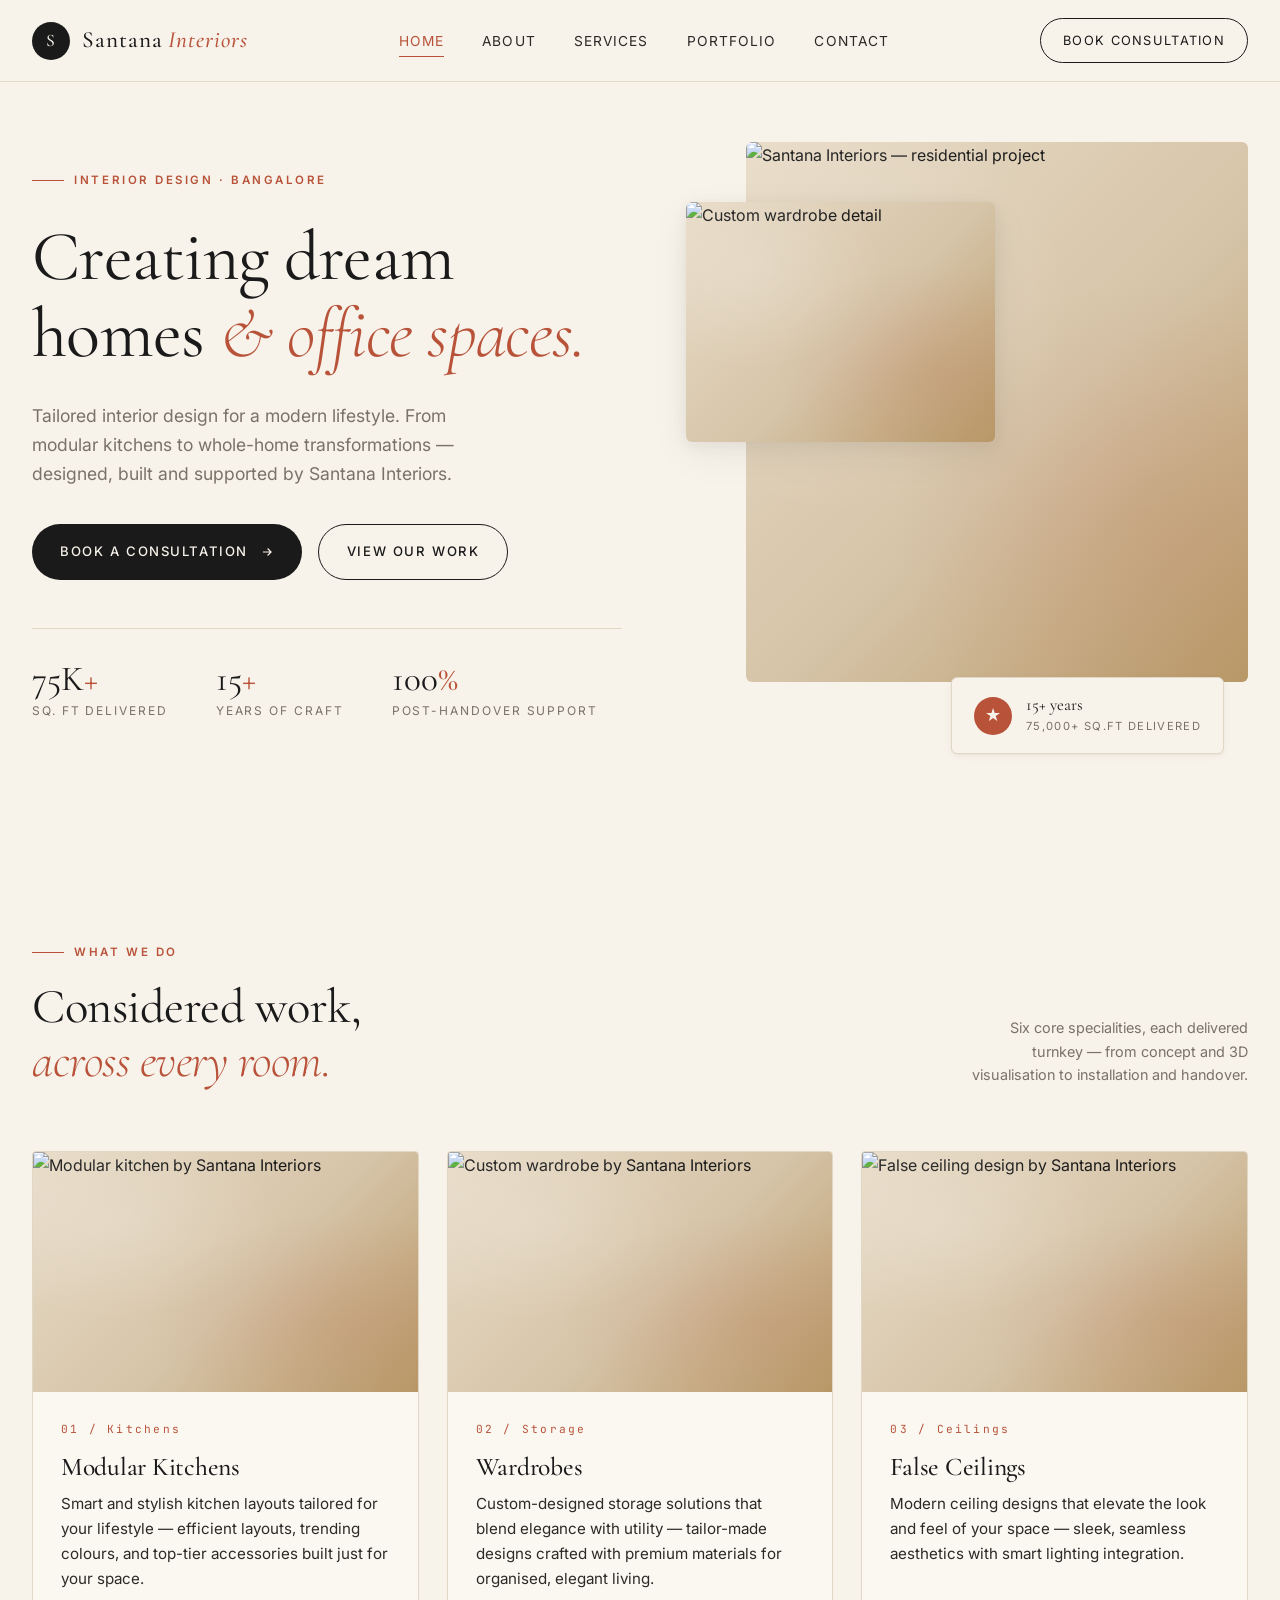
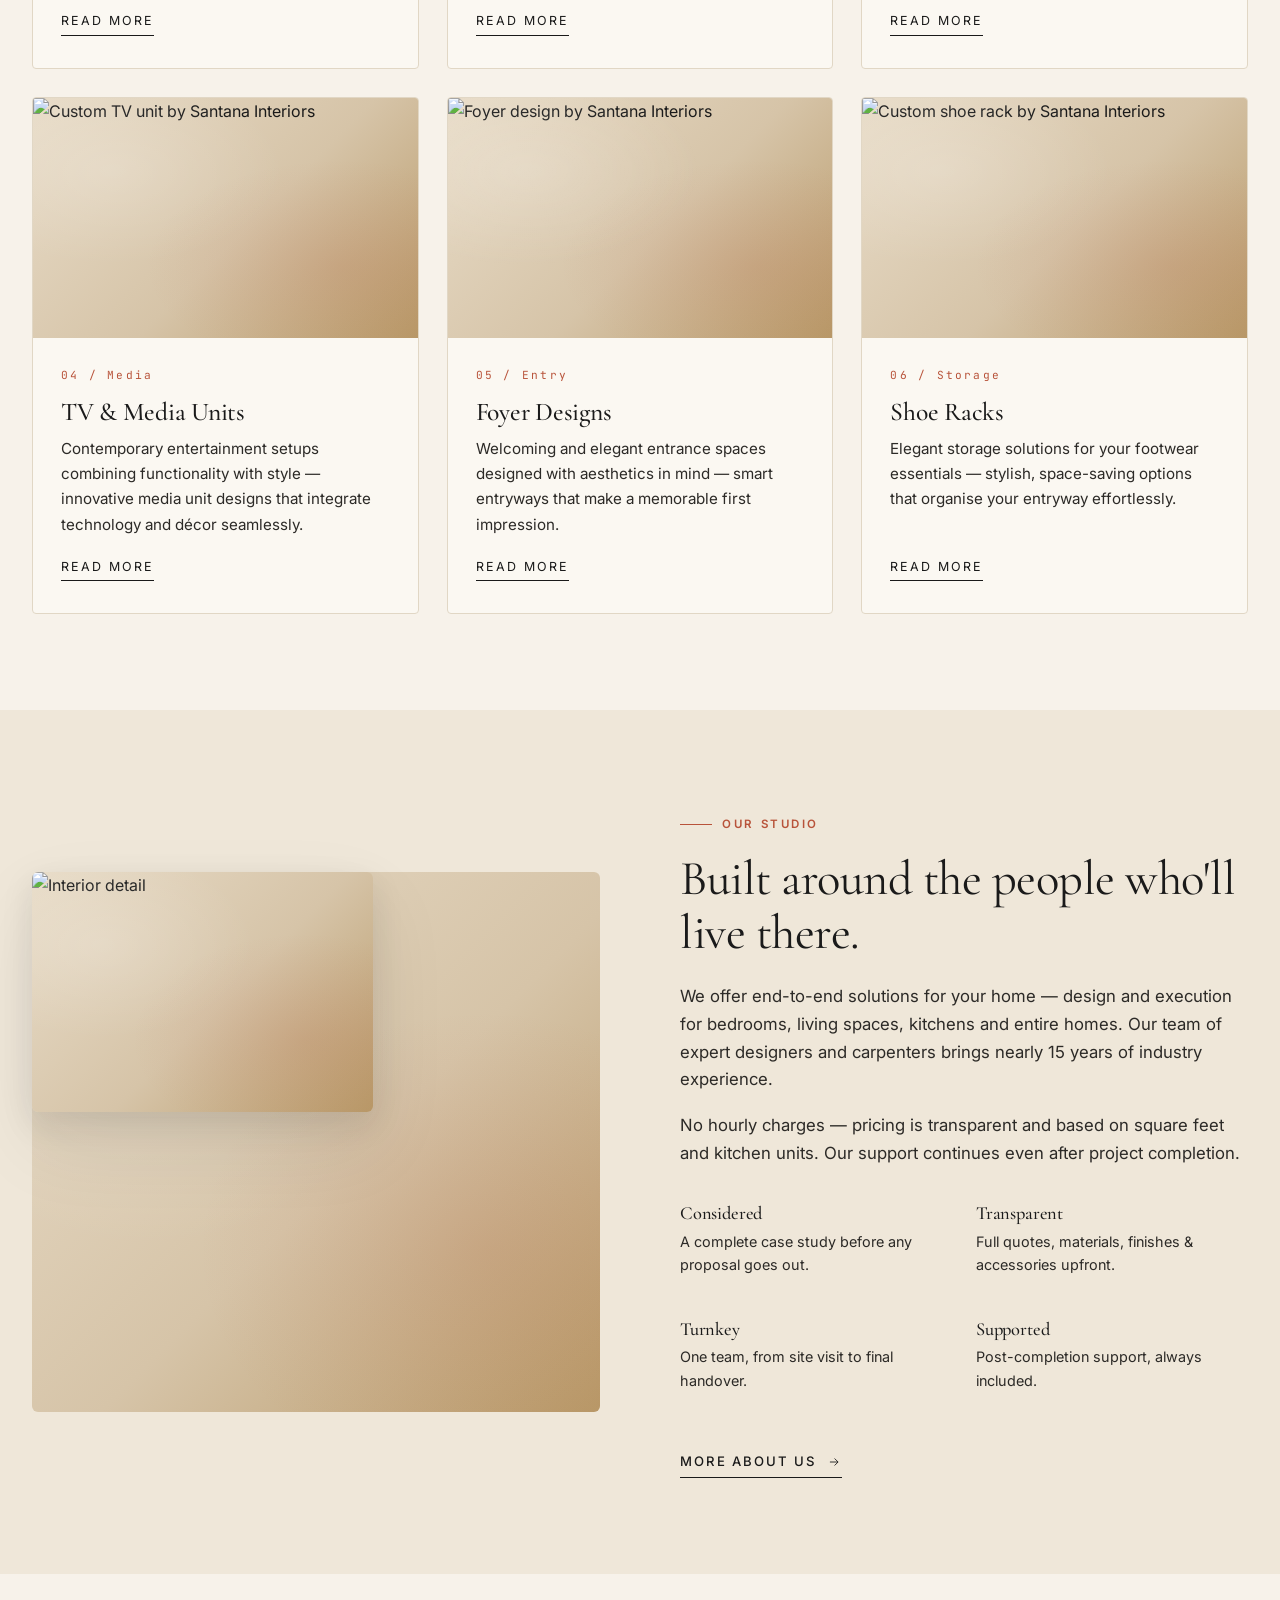
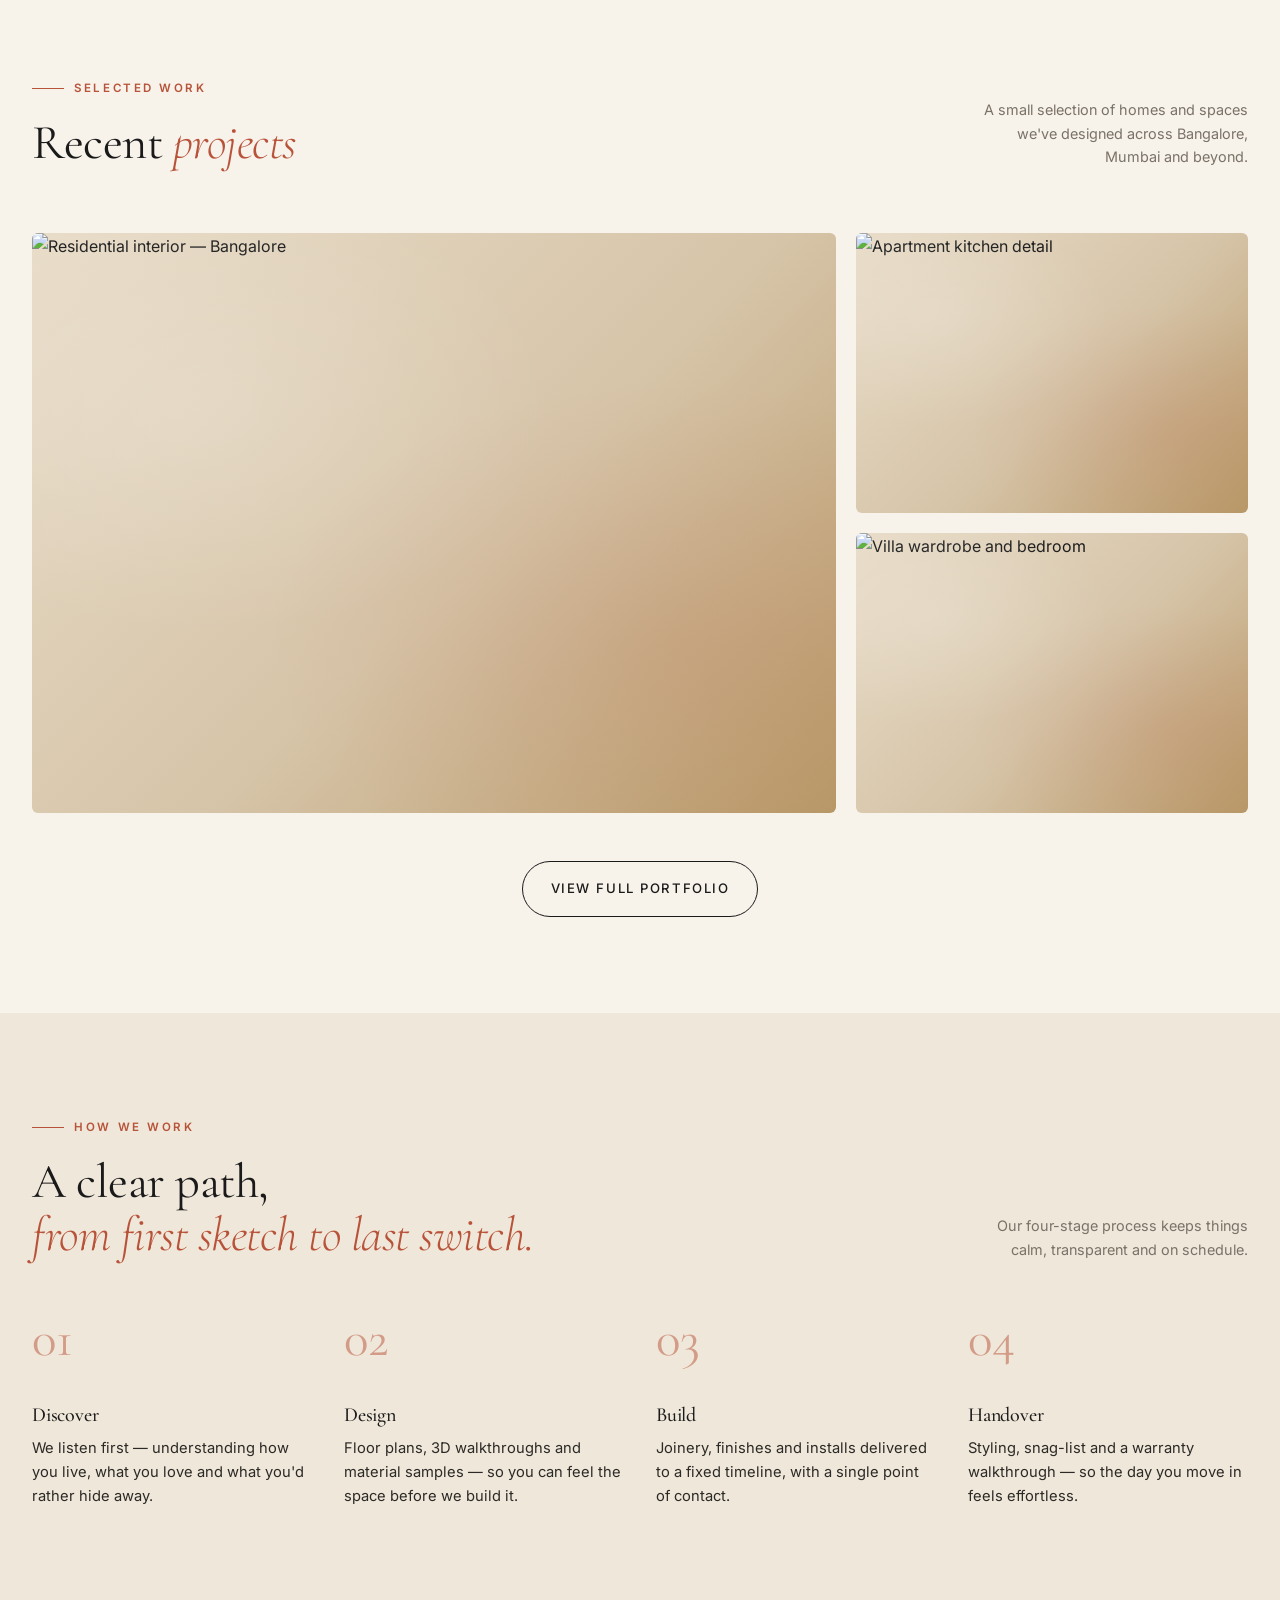
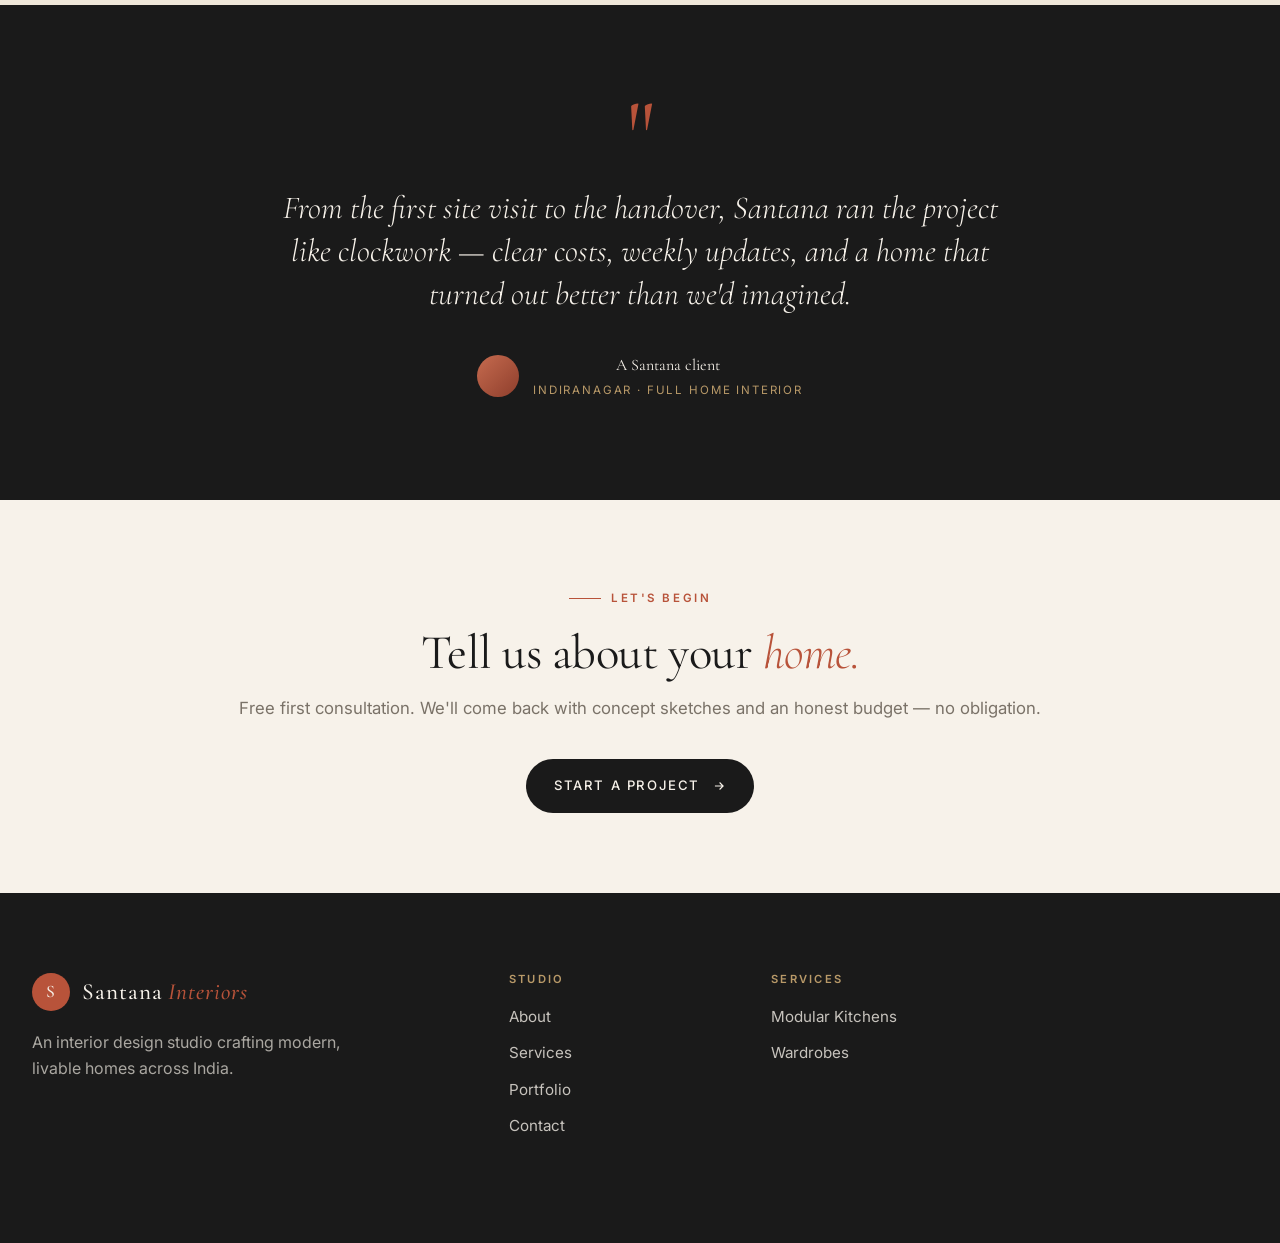
==== index.html @ 99e0bc10 "Initial commit: Santana Interiors website" ====
<!DOCTYPE html>
<html lang="en">
<head>
  <meta charset="UTF-8" />
  <meta name="viewport" content="width=device-width, initial-scale=1.0" />
  <title>Santana Interiors — Crafting modern Indian homes</title>
  <meta name="description" content="Santana Interiors designs and builds modular kitchens, wardrobes, ceilings and full home interiors with a warm, modern Indian sensibility." />
  <link rel="preconnect" href="https://fonts.googleapis.com" />
  <link rel="preconnect" href="https://fonts.gstatic.com" crossorigin />
  <link href="https://fonts.googleapis.com/css2?family=Cormorant+Garamond:ital,wght@0,300;0,400;0,500;1,300;1,400&family=Inter:wght@300;400;500;600&family=JetBrains+Mono:wght@400&display=swap" rel="stylesheet" />
  <link rel="stylesheet" href="styles.css" />
</head>
<body>

  <!-- ===== NAV ===== -->
  <nav class="site-nav">
    <div class="nav-inner">
      <a href="index.html" class="brand">
        <span class="brand-mark">S</span>
        <span class="brand-name">Santana<span> Interiors</span></span>
      </a>
      <ul class="nav-links">
        <li><a href="index.html" class="active">Home</a></li>
        <li><a href="about.html">About</a></li>
        <li><a href="services.html">Services</a></li>
        <li><a href="portfolio.html">Portfolio</a></li>
        <li><a href="contact.html">Contact</a></li>
      </ul>
      <a href="contact.html" class="nav-cta">Book Consultation</a>
      <button class="nav-toggle" aria-label="Menu"><span></span></button>
    </div>
    <div class="nav-mobile">
      <a href="index.html">Home</a>
      <a href="about.html">About</a>
      <a href="services.html">Services</a>
      <a href="portfolio.html">Portfolio</a>
      <a href="contact.html">Contact</a>
    </div>
  </nav>

  <!-- ===== HERO ===== -->
  <section class="hero">
    <div class="container">
      <div class="hero-grid">
        <div class="hero-text">
          <span class="eyebrow">Interior Design  ·  Bangalore</span>
          <h1>Creating dream homes <span class="it">&amp; office spaces.</span></h1>
          <p>Tailored interior design for a modern lifestyle. From modular kitchens to whole-home transformations — designed, built and supported by Santana Interiors.</p>
          <div class="hero-ctas">
            <a href="contact.html" class="btn btn-primary">Book a consultation
              <svg width="14" height="14" viewBox="0 0 24 24" fill="none" stroke="currentColor" stroke-width="2"><path d="M5 12h14M13 6l6 6-6 6"/></svg>
            </a>
            <a href="portfolio.html" class="btn btn-ghost">View our work</a>
          </div>
          <div class="hero-stats">
            <div class="hero-stat"><span class="n">75K<em style="color:var(--terracotta);font-style:normal;">+</em></span><span class="l">Sq. ft delivered</span></div>
            <div class="hero-stat"><span class="n">15<em style="color:var(--terracotta);font-style:normal;">+</em></span><span class="l">Years of craft</span></div>
            <div class="hero-stat"><span class="n">100<em style="color:var(--terracotta);font-style:normal;">%</em></span><span class="l">Post-handover support</span></div>
          </div>
        </div>
        <div class="hero-visual">
          <div class="ph ph-main"><img class="img-cover" src="https://images.unsplash.com/photo-1600210492486-721b6b6a3a0e?auto=format&fit=crop&w=1400&q=80" alt="Santana Interiors — residential project" loading="eager" /></div>
          <div class="ph ph-accent"><img class="img-cover" src="https://images.unsplash.com/photo-1616594039964-ae9021a400a0?auto=format&fit=crop&w=1400&q=80" alt="Custom wardrobe detail" loading="eager" /></div>
          <div class="badge">
            <span class="dot">★</span>
            <span class="txt">
              <span class="t">15+ years</span>
              <span class="s">75,000+ sq.ft delivered</span>
            </span>
          </div>
        </div>
      </div>
    </div>
  </section>

  <!-- ===== SERVICES TEASER ===== -->
  <section>
    <div class="container">
      <div class="section-head">
        <div class="title">
          <span class="eyebrow">What we do</span>
          <h2>Considered work,<br/><span class="italic-accent">across every room.</span></h2>
        </div>
        <p class="meta">Six core specialities, each delivered turnkey — from concept and 3D visualisation to installation and handover.</p>
      </div>

      <div class="services-grid">
        <article class="service-card">
          <div class="ph"><img class="img-cover" src="https://images.unsplash.com/photo-1556909114-f6e7ad7d3136?auto=format&fit=crop&w=1400&q=80" alt="Modular kitchen by Santana Interiors" loading="lazy" /></div>
          <div class="body">
            <span class="num">01 / Kitchens</span>
            <h3>Modular Kitchens</h3>
            <p>Smart and stylish kitchen layouts tailored for your lifestyle — efficient layouts, trending colours, and top-tier accessories built just for your space.</p>
            <a href="services.html#kitchens" class="more">Read more</a>
          </div>
        </article>

        <article class="service-card">
          <div class="ph"><img class="img-cover" src="https://images.unsplash.com/photo-1616594039964-ae9021a400a0?auto=format&fit=crop&w=1400&q=80" alt="Custom wardrobe by Santana Interiors" loading="lazy" /></div>
          <div class="body">
            <span class="num">02 / Storage</span>
            <h3>Wardrobes</h3>
            <p>Custom-designed storage solutions that blend elegance with utility — tailor-made designs crafted with premium materials for organised, elegant living.</p>
            <a href="services.html#wardrobes" class="more">Read more</a>
          </div>
        </article>

        <article class="service-card">
          <div class="ph"><img class="img-cover" src="https://images.unsplash.com/photo-1604147706283-d7119b5b822c?auto=format&fit=crop&w=1400&q=80" alt="False ceiling design by Santana Interiors" loading="lazy" /></div>
          <div class="body">
            <span class="num">03 / Ceilings</span>
            <h3>False Ceilings</h3>
            <p>Modern ceiling designs that elevate the look and feel of your space — sleek, seamless aesthetics with smart lighting integration.</p>
            <a href="services.html#ceilings" class="more">Read more</a>
          </div>
        </article>

        <article class="service-card">
          <div class="ph"><img class="img-cover" src="https://images.unsplash.com/photo-1567016432779-094069958ea5?auto=format&fit=crop&w=1400&q=80" alt="Custom TV unit by Santana Interiors" loading="lazy" /></div>
          <div class="body">
            <span class="num">04 / Media</span>
            <h3>TV &amp; Media Units</h3>
            <p>Contemporary entertainment setups combining functionality with style — innovative media unit designs that integrate technology and décor seamlessly.</p>
            <a href="services.html#tv-units" class="more">Read more</a>
          </div>
        </article>

        <article class="service-card">
          <div class="ph"><img class="img-cover" src="https://images.unsplash.com/photo-1616486338812-3dadae4b4ace?auto=format&fit=crop&w=1400&q=80" alt="Foyer design by Santana Interiors" loading="lazy" /></div>
          <div class="body">
            <span class="num">05 / Entry</span>
            <h3>Foyer Designs</h3>
            <p>Welcoming and elegant entrance spaces designed with aesthetics in mind — smart entryways that make a memorable first impression.</p>
            <a href="services.html#foyer" class="more">Read more</a>
          </div>
        </article>

        <article class="service-card">
          <div class="ph"><img class="img-cover" src="https://images.unsplash.com/photo-1558997519-83ea9252edf8?auto=format&fit=crop&w=1400&q=80" alt="Custom shoe rack by Santana Interiors" loading="lazy" /></div>
          <div class="body">
            <span class="num">06 / Storage</span>
            <h3>Shoe Racks</h3>
            <p>Elegant storage solutions for your footwear essentials — stylish, space-saving options that organise your entryway effortlessly.</p>
            <a href="services.html#shoe-racks" class="more">Read more</a>
          </div>
        </article>
      </div>
    </div>
  </section>

  <!-- ===== ABOUT TEASER (editorial split) ===== -->
  <section style="background:var(--cream-deep);">
    <div class="container">
      <div class="editorial">
        <div class="image">
          <div class="ph"><img class="img-cover" src="https://images.unsplash.com/photo-1586023492125-27b2c045efd7?auto=format&fit=crop&w=1400&q=80" alt="Santana Interiors studio work" loading="lazy" /></div>
          <div class="ph ph-small"><img class="img-cover" src="https://images.unsplash.com/photo-1614524628169-a3f97c45a48e?auto=format&fit=crop&w=1400&q=80" alt="Interior detail" loading="lazy" /></div>
        </div>
        <div class="text">
          <span class="eyebrow">Our studio</span>
          <h2>Built around the people who'll live there.</h2>
          <p>We offer end-to-end solutions for your home — design and execution for bedrooms, living spaces, kitchens and entire homes. Our team of expert designers and carpenters brings nearly 15 years of industry experience.</p>
          <p>No hourly charges — pricing is transparent and based on square feet and kitchen units. Our support continues even after project completion.</p>

          <div class="values">
            <div class="value">
              <h4>Considered</h4>
              <p>A complete case study before any proposal goes out.</p>
            </div>
            <div class="value">
              <h4>Transparent</h4>
              <p>Full quotes, materials, finishes &amp; accessories upfront.</p>
            </div>
            <div class="value">
              <h4>Turnkey</h4>
              <p>One team, from site visit to final handover.</p>
            </div>
            <div class="value">
              <h4>Supported</h4>
              <p>Post-completion support, always included.</p>
            </div>
          </div>

          <a href="about.html" class="btn-arrow">More about us
            <svg width="16" height="14" viewBox="0 0 24 24" fill="none" stroke="currentColor" stroke-width="1.5"><path d="M5 12h14M13 6l6 6-6 6"/></svg>
          </a>
        </div>
      </div>
    </div>
  </section>

  <!-- ===== PORTFOLIO TEASER ===== -->
  <section>
    <div class="container">
      <div class="section-head">
        <div class="title">
          <span class="eyebrow">Selected work</span>
          <h2>Recent <span class="italic-accent">projects</span></h2>
        </div>
        <p class="meta">A small selection of homes and spaces we've designed across Bangalore, Mumbai and beyond.</p>
      </div>

      <div class="portfolio-grid">
        <a href="portfolio.html" class="p-tile large">
          <div class="ph"><img class="img-cover" src="https://images.unsplash.com/photo-1600210491892-03d54c0aaf87?auto=format&fit=crop&w=1400&q=80" alt="Residential interior — Bangalore" loading="lazy" /></div>
          <div class="info"><h4>Indiranagar Residence</h4><span>Bangalore · Full Home</span></div>
        </a>
        <a href="portfolio.html" class="p-tile small">
          <div class="ph"><img class="img-cover" src="https://images.unsplash.com/photo-1556911220-e15b29be8c8f?auto=format&fit=crop&w=1400&q=80" alt="Apartment kitchen detail" loading="lazy" /></div>
          <div class="info"><h4>City Apartment</h4><span>Bangalore · Kitchen</span></div>
        </a>
        <a href="portfolio.html" class="p-tile small">
          <div class="ph"><img class="img-cover" src="https://images.unsplash.com/photo-1618220179428-22790b461013?auto=format&fit=crop&w=1400&q=80" alt="Villa wardrobe and bedroom" loading="lazy" /></div>
          <div class="info"><h4>Whitefield Villa</h4><span>Bangalore · Master Bedroom</span></div>
        </a>
      </div>

      <div style="text-align:center; margin-top:48px;">
        <a href="portfolio.html" class="btn btn-ghost">View full portfolio</a>
      </div>
    </div>
  </section>

  <!-- ===== PROCESS ===== -->
  <section class="process">
    <div class="container">
      <div class="section-head">
        <div class="title">
          <span class="eyebrow">How we work</span>
          <h2>A clear path,<br/><span class="italic-accent">from first sketch to last switch.</span></h2>
        </div>
        <p class="meta">Our four-stage process keeps things calm, transparent and on schedule.</p>
      </div>

      <div class="process-steps">
        <div class="step">
          <span class="num">01</span>
          <h4>Discover</h4>
          <p>We listen first — understanding how you live, what you love and what you'd rather hide away.</p>
        </div>
        <div class="step">
          <span class="num">02</span>
          <h4>Design</h4>
          <p>Floor plans, 3D walkthroughs and material samples — so you can feel the space before we build it.</p>
        </div>
        <div class="step">
          <span class="num">03</span>
          <h4>Build</h4>
          <p>Joinery, finishes and installs delivered to a fixed timeline, with a single point of contact.</p>
        </div>
        <div class="step">
          <span class="num">04</span>
          <h4>Handover</h4>
          <p>Styling, snag-list and a warranty walkthrough — so the day you move in feels effortless.</p>
        </div>
      </div>
    </div>
  </section>

  <!-- ===== QUOTE ===== -->
  <section class="quote-section">
    <div class="container-narrow">
      <span class="quote-mark">"</span>
      <blockquote>From the first site visit to the handover, Santana ran the project like clockwork — clear costs, weekly updates, and a home that turned out better than we'd imagined.</blockquote>
      <div class="who">
        <span class="av"></span>
        <span>
          <span class="n">A Santana client</span>
          <span class="r">Indiranagar · Full home interior</span>
        </span>
      </div>
    </div>
  </section>

  <!-- ===== CTA STRIP ===== -->
  <section class="cta-strip">
    <div class="container-narrow">
      <span class="eyebrow">Let's begin</span>
      <h2 style="margin-top:18px;">Tell us about your <em>home.</em></h2>
      <p>Free first consultation. We'll come back with concept sketches and an honest budget — no obligation.</p>
      <a href="contact.html" class="btn btn-primary">Start a project
        <svg width="14" height="14" viewBox="0 0 24 24" fill="none" stroke="currentColor" stroke-width="2"><path d="M5 12h14M13 6l6 6-6 6"/></svg>
      </a>
    </div>
  </section>

  <!-- ===== FOOTER ===== -->
  <footer class="site-footer">
    <div class="container">
      <div class="footer-grid">
        <div class="footer-brand">
          <div class="brand">
            <span class="brand-mark">S</span>
            <span class="brand-name">Santana<span style="color:var(--terracotta);font-style:italic;"> Interiors</span></span>
          </div>
          <p>An interior design studio crafting modern, livable homes across India.</p>
        </div>
        <div class="footer-col">
          <h5>Studio</h5>
          <ul>
            <li><a href="about.html">About</a></li>
            <li><a href="services.html">Services</a></li>
            <li><a href="portfolio.html">Portfolio</a></li>
            <li><a href="contact.html">Contact</a></li>
          </ul>
        </div>
        <div class="footer-col">
          <h5>Services</h5>
          <ul>
            <li><a href="services.html#kitchens">Modular Kitchens</a></li>
            <li><a href="services.html#wardrobes">Wardrobes</a></li>
            <l
---- styles.css ----
/* ============================================================
   Santana Interiors — Warm Editorial Redesign
   Palette: cream / terracotta / charcoal / muted brass
   ============================================================ */

:root{
  --cream:        #F7F2EA;
  --cream-deep:   #EFE7D9;
  --ivory:        #FBF8F2;
  --charcoal:     #1A1A1A;
  --charcoal-soft:#2C2A27;
  --terracotta:   #B8533A;
  --terracotta-d: #8E3E2C;
  --brass:        #B89968;
  --olive:        #6E6B57;
  --muted:        #7A7268;
  --line:         #E1D7C5;

  --font-serif:   "Cormorant Garamond", "Georgia", serif;
  --font-display: "Cormorant Garamond", "Georgia", serif;
  --font-body:    "Inter", -apple-system, BlinkMacSystemFont, "Segoe UI", sans-serif;
  --font-mono:    "JetBrains Mono", "Menlo", monospace;

  --shadow-sm:    0 1px 2px rgba(26,26,26,.04), 0 2px 8px rgba(26,26,26,.04);
  --shadow-md:    0 4px 16px rgba(26,26,26,.06), 0 12px 40px rgba(26,26,26,.06);
  --shadow-lg:    0 12px 32px rgba(26,26,26,.10), 0 32px 80px rgba(26,26,26,.08);

  --ease:         cubic-bezier(.2,.7,.2,1);
}

/* ---------- Reset ---------- */
*,*::before,*::after{ box-sizing:border-box; margin:0; padding:0; }
html{ scroll-behavior:smooth; }
body{
  font-family:var(--font-body);
  background:var(--cream);
  color:var(--charcoal);
  font-size:16px;
  line-height:1.65;
  -webkit-font-smoothing:antialiased;
  text-rendering:optimizeLegibility;
  overflow-x:hidden;
}
img{ display:block; max-width:100%; height:auto; }
a{ color:inherit; text-decoration:none; transition:color .25s var(--ease); }
button{ font:inherit; cursor:pointer; border:0; background:none; }

/* ---------- Typography ---------- */
h1,h2,h3,h4,h5,h6{
  font-family:var(--font-display);
  font-weight:500;
  line-height:1.1;
  letter-spacing:-.01em;
  color:var(--charcoal);
}
h1{ font-size:clamp(2rem, 5.5vw, 5rem); font-weight:400; }
h2{ font-size:clamp(1.7rem, 3.8vw, 3.4rem); font-weight:400; }
h3{ font-size:clamp(1.3rem, 2vw, 1.85rem); font-weight:500; }
h4{ font-size:1.15rem; font-weight:500; }
p{ color:var(--charcoal-soft); }
.eyebrow{
  font-family:var(--font-body);
  font-size:.72rem;
  font-weight:600;
  letter-spacing:.22em;
  text-transform:uppercase;
  color:var(--terracotta);
  display:inline-flex; align-items:center; gap:.65rem;
}
.eyebrow::before{
  content:"";
  width:32px; height:1px;
  background:var(--terracotta);
}

/* ---------- Layout ---------- */
.container{ max-width:1280px; margin:0 auto; padding:0 32px; }
.container-narrow{ max-width:960px; margin:0 auto; padding:0 32px; }
section{ padding:96px 0; }
@media(max-width:768px){
  section{ padding:64px 0; }
  .container, .container-narrow{ padding:0 22px; }
}

/* ---------- Nav ---------- */
.site-nav{
  position:sticky; top:0; z-index:50;
  background:rgba(247,242,234,.85);
  backdrop-filter:blur(14px);
  -webkit-backdrop-filter:blur(14px);
  border-bottom:1px solid var(--line);
}
.nav-inner{
  max-width:1280px; margin:0 auto;
  padding:18px 32px;
  display:flex; align-items:center; justify-content:space-between;
}
.brand{
  display:flex; align-items:center; gap:12px;
  font-family:var(--font-display);
  font-size:1.45rem;
  font-weight:500;
  letter-spacing:.04em;
}
.brand-mark{
  width:38px; height:38px;
  border-radius:50%;
  background:var(--charcoal);
  color:var(--cream);
  display:grid; place-items:center;
  font-family:var(--font-display);
  font-size:1.1rem;
}
.brand-name{ color:var(--charcoal); }
.brand-name span{ color:var(--terracotta); font-style:italic; }

.nav-links{
  display:flex; gap:38px; align-items:center;
  list-style:none;
}
.nav-links a{
  font-size:.86rem;
  letter-spacing:.08em;
  text-transform:uppercase;
  color:var(--charcoal-soft);
  position:relative;
  padding:6px 0;
}
.nav-links a::after{
  content:""; position:absolute; left:0; bottom:-2px;
  width:0; height:1px;
  background:var(--terracotta);
  transition:width .3s var(--ease);
}
.nav-links a:hover, .nav-links a.active{ color:var(--terracotta); }
.nav-links a:hover::after, .nav-links a.active::after{ width:100%; }

.nav-cta{
  padding:11px 22px;
  border:1px solid var(--charcoal);
  border-radius:999px;
  font-size:.8rem;
  letter-spacing:.1em;
  text-transform:uppercase;
  color:var(--charcoal);
  transition:all .25s var(--ease);
}
.nav-cta:hover{
  background:var(--charcoal); color:var(--cream);
}

.nav-toggle{
  display:none;
  width:42px; height:42px;
  border:1px solid var(--line);
  border-radius:50%;
  align-items:center; justify-content:center;
}
.nav-toggle span{
  width:18px; height:1px; background:var(--charcoal);
  position:relative; display:block;
}
.nav-toggle span::before, .nav-toggle span::after{
  content:""; position:absolute; left:0;
  width:18px; height:1px; background:var(--charcoal);
  transition:transform .25s var(--ease);
}
.nav-toggle span::before{ top:-6px; }
.nav-toggle span::after { top:6px; }

@media(max-width:920px){
  .nav-links, .nav-cta{ display:none; }
  .nav-toggle{ display:inline-flex; }
  .nav-inner{ padding:14px 22px; }
}
.nav-mobile{
  display:none;
  flex-direction:column;
  background:var(--cream);
  border-bottom:1px solid var(--line);
  padding:18px 22px 26px;
  max-height:calc(100vh - 64px);
  overflow-y:auto;
}
.nav-mobile.open{ display:flex; }
.nav-mobile a{
  padding:14px 0;
  border-bottom:1px solid var(--line);
  font-family:var(--font-display);
  font-size:1.3rem;
  color:var(--charcoal);
}
.nav-mobile a:last-of-type{ border-bottom:0; }
.nav-toggle.open span{ background:transparent; }
.nav-toggle.open span::before{ transform:rotate(45deg) translate(4px,4px); }
.nav-toggle.open span::after { transform:rotate(-45deg) translate(4px,-4px); }

/* ---------- Buttons ---------- */
.btn{
  display:inline-flex; align-items:center; gap:12px;
  padding:16px 28px;
  border-radius:999px;
  font-size:.82rem;
  letter-spacing:.12em;
  text-transform:uppercase;
  font-weight:500;
  transition:transform .25s var(--ease), background .25s var(--ease), color .25s var(--ease);
}
.btn-primary{
  background:var(--charcoal); color:var(--cream);
}
.btn-primary:hover{ background:var(--terracotta); transform:translateY(-2px); }
.btn-ghost{
  background:transparent; color:var(--charcoal);
  border:1px solid var(--charcoal);
}
.btn-ghost:hover{ background:var(--charcoal); color:var(--cream); }
.btn-arrow{
  display:inline-flex; align-items:center; gap:10px;
  font-size:.82rem; letter-spacing:.14em; text-transform:uppercase;
  color:var(--charcoal); font-weight:500;
  padding-bottom:4px;
  border-bottom:1px solid var(--charcoal);
}
.btn-arrow:hover{ color:var(--terracotta); border-color:var(--terracotta); }
.btn-arrow svg{ transition:transform .3s var(--ease); }
.btn-arrow:hover svg{ transform:translateX(4px); }

/* ---------- Image helpers ---------- */
.img-cover{
  display:block; width:100%; height:100%;
  object-fit:cover; object-position:center;
  border-radius:inherit;
}

/* ---------- Image placeholders ----------
   Soft warm-toned gradient panels used in place of real photos.
   Drop real photos in /images/ and replace .ph divs with <img>. */
.ph{
  position:relative; overflow:hidden;
  background:linear-gradient(135deg, #E8DCC8 0%, #D6C4A8 55%, #B89968 100%);
  border-radius:4px;
}
.ph::before{
  content:""; position:absolute; inset:0;
  background-image:
    radial-gradient(at 20% 30%, rgba(255,255,255,.18), transparent 40%),
    radial-gradient(at 80% 70%, rgba(184,83,58,.12), transparent 45%);
}
.ph::after{
  content:attr(data-label);
  position:absolute; bottom:14px; left:18px;
  font-family:var(--font-mono);
  font-size:.65rem; letter-spacing:.2em; text-transform:uppercase;
  color:rgba(26,26,26,.45);
}
.ph-charcoal{
  background:linear-gradient(135deg, #3A342B 0%, #1A1A1A 60%, #2C2A27 100%);
}
.ph-charcoal::after{ color:rgba(247,242,234,.55); }
.ph-terracotta{
  background:linear-gradient(135deg, #C66B4F 0%, #B8533A 55%, #8E3E2C 100%);
}
.ph-terracotta::after{ color:rgba(247,242,234,.6); }
.ph-cream{
  background:linear-gradient(135deg, #FBF8F2 0%, #EFE7D9 55%, #E1D7C5 100%);
}
.ph-sage{
  background:linear-gradient(135deg, #B9C3A9 0%, #97A487 55%, #6E6B57 100%);
}

/* ---------- Hero ---------- */
.hero{
  padding:60px 0 96px;
  position:relative; overflow:hidden;
}
.hero-grid{
  display:grid;
  grid-template-columns: 1.05fr 1fr;
  gap:64px; align-items:center;
}
.hero-text .eyebrow{ margin-bottom:28px; }
.hero-text h1{
  margin-bottom:28px;
}
.hero-text h1 .it{
  font-style:italic;
  color:var(--terracotta);
  font-weight:300;
}
.hero-text p{
  font-size:1.1rem; max-width:480px; margin-bottom:36px;
  color:var(--muted);
}
.hero-ctas{ display:flex; gap:16px; flex-wrap:wrap; margin-bottom:48px; }
.hero-stats{
  display:flex; gap:48px; padding-top:32px;
  border-top:1px solid var(--line);
}
.hero-stat .n{
  font-family:var(--font-display); font-size:2.2rem; font-weight:400;
  display:block; line-height:1;
}
.hero-stat .l{
  font-size:.75rem; letter-spacing:.16em; text-transform:uppercase;
  color:var(--muted); margin-top:8px;
}
.hero-visual{
  position:relative; height:600px;
}
.hero-visual .ph-main{
  position:absolute; inset:0 0 60px 60px;
  border-radius:6px;
}
.hero-visual .ph-accent{
  position:absolute; top:60px; left:0;
  width:55%; height:240px;
  border-radius:6px;
  box-shadow:var(--shadow-md);
  z-index:2;
}
.hero-visual .badge{
  position:absolute;
  bottom:-12px; right:24px;
  background:var(--cream);
  padding:18px 22px;
  border:1px solid var(--line);
  border-radius:6px;
  display:flex; align-items:center; gap:14px;
  box-shadow:var(--shadow-sm);
  z-index:3;
}
.badge .dot{
  width:38px; height:38px; border-radius:50%;
  background:var(--terracotta);
  display:grid; place-items:center;
  color:var(--cream);
  font-family:var(--font-display); font-size:1.1rem;
}
.badge .txt span{ display:block; }
.badge .txt .t{ font-family:var(--font-display); font-size:1.05rem; line-height:1.1; }
.badge .txt .s{ font-size:.7rem; letter-spacing:.12em; color:var(--muted); text-transform:uppercase; margin-top:2px; }

@media(max-width:920px){
  .hero-grid{ grid-template-columns:1fr; gap:40px; }
  .hero-visual{ height:420px; }
  .hero-stats{ gap:28px; flex-wrap:wrap; }
  .hero-stat .n{ font-size:1.8rem; }
}
@media(max-width:600px){
  .hero{ padding:32px 0 64px; }
  .hero-visual{ height:340px; }
  .hero-visual .ph-accent{ width:60%; height:170px; top:30px; }
  .hero-visual .ph-main{ inset:0 0 40px 40px; }
  .hero-visual .badge{
    bottom:-6px; right:auto; left:12px;
    padding:12px 16px;
  }
  .hero-visual .badge .dot{ width:32px; height:32px; font-size:.95rem; }
  .hero-visual .badge .txt .t{ font-size:.95rem; }
  .hero-text p{ font-size:1rem; }
  .hero-ctas{ gap:12px; margin-bottom:32px; }
  .hero-ctas .btn{ flex:1 1 auto; justify-content:center; padding:14px 18px; font-size:.74rem; }
  .hero-stats{ gap:18px 28px; padding-top:24px; }
  .hero-stat .n{ font-size:1.5rem; }
  .hero-stat .l{ font-size:.65rem; }
}

/* ---------- Section header ---------- */
.section-head{
  display:grid; grid-template-columns:1fr auto; gap:24px;
  align-items:end; margin-bottom:64px;
}
.section-head .title{ max-width:680px; }
.section-head .title h2{ margin-top:18px; }
.section-head .meta{ color:var(--muted); font-size:.9rem; text-align:right; max-width:280px; }
@media(max-width:768px){
  .section-head{ grid-template-columns:1fr; gap:16px; margin-bottom:40px; }
  .section-head .meta{ text-align:left; max-width:100%; }
}

/* ---------- Services grid (home teaser) ---------- */
.services-grid{
  display:grid; grid-template-columns:repeat(3, 1fr); gap:28px;
}
@media(max-width:920px){ .services-grid{ grid-template-columns:1fr 1fr; } }
@media(max-width:600px){ .services-grid{ grid-template-columns:1fr; } }
.service-card{
  background:var(--ivory);
  border:1px solid var(--line);
  border-radius:4px;
  overflow:hidden;
  transition:transform .35s var(--ease), box-shadow .35s var(--ease);
  display:flex; flex-direction:column;
}
.service-card:hover{ transform:translateY(-4px); box-shadow:var(--shadow-md); }
.service-card .ph{ height:240px; border-radius:0; }
.service-card .body{ padding:28px 28px 32px; flex:1; display:flex; flex-direction:column; }
.service-card .num{
  font-family:var(--font-mono); font-size:.7rem; color:var(--terracotta);
  letter-spacing:.2em; margin-bottom:14px;
}
.service-card h3{ margin-bottom:10px; }
.service-card p{ font-size:.95rem; margin-bottom:20px; flex:1; }
.service-card .more{
  font-size:.78rem; letter-spacing:.16em; text-transform:uppercase;
  color:var(--charcoal); border-bottom:1px solid var(--charcoal);
  padding-bottom:3px; align-self:flex-start;
}
.service-card:hover .more{ color:var(--terracotta); border-color:var(--terracotta); }

/* ---------- Editorial split (about teaser) ---------- */
.editorial{
  display:grid; grid-template-columns:1fr 1fr; gap:80px; align-items:center;
}
@media(max-width:920px){ .editorial{ grid-template-columns:1fr; gap:40px; } }
.editorial .image{ position:relative; height:540px; }
.editorial .image .ph{ position:absolute; inset:0; border-radius:6px; }
.editorial .image .ph-small{
  position:absolute; bottom:-40px; right:-40px;
  width:60%; height:240px;
  border-radius:6px;
  box-shadow:var(--shadow-lg);
  z-index:2;
}
@media(max-width:920px){
  .editorial .image{ height:420px; }
  .editorial .image .ph-small{ bottom:-24px; right:-12px; width:55%; height:180px; }
}
@media(max-width:600px){
  .editorial .image{ height:300px; }
  .editorial .image .ph-small{ bottom:-16px; right:-6px; width:50%; height:140px; }
  .editorial .values{ grid-template-columns:1fr; gap:18px; margin:24px 0 28px; }
}
.editorial .text h2{ margin-bottom:24px; margin-top:18px; }
.editorial .text p{ font-size:1.05rem; margin-bottom:18px; }
.editorial .values{
  display:grid; grid-template-columns:1fr 1fr; gap:24px; margin:36px 0;
}
.editorial .value h4{ margin-bottom:6px; }
.editorial .value p{ font-size:.9rem; }

/* ---------- Portfolio grid ---------- */
.portfolio-grid{
  display:grid; grid-template-columns:repeat(12, 1fr); gap:20px;
}
.p-tile{
  position:relative; overflow:hidden;
  border-radius:6px;
}
.p-tile .ph{ height:100%; min-height:280px; border-radius:0; }
@media(max-width:600px){ .p-tile .ph{ min-height:220px; } .p-tile .info{ opacity:1; transform:none; left:14px; right:14px; bottom:14px; padding:12px 14px; } }
.p-tile .info{
  position:absolute; left:24px; bottom:24px; right:24px;
  background:rgba(26,26,26,.78);
  backdrop-filter:blur(8px);
  padding:18px 22px; border-radius:4px;
  color:var(--cream);
  opacity:0; transform:translateY(8px);
  transition:opacity .3s var(--ease), transform .3s var(--ease);
}
.p-tile:hover .info{ opacity:1; transform:translateY(0); }
.p-tile .info h4{ color:var(--cream); font-family:var(--font-display); font-weight:500; }
.p-tile .info span{ font-size:.7rem; letter-spacing:.16em; text-transform:uppercase; color:var(--brass); }

.p-tile.large{ grid-column:span 8; grid-row:span 2; }
.p-tile.small{ grid-column:span 4; }
.p-tile.med  { grid-column:span 6; }
.p-tile.wide { grid-column:span 8; }
.p-tile.thin { grid-column:span 4; }
@media(max-width:920px){
  .portfolio-grid{ grid-template-columns:1fr 1fr; }
  .p-tile.large, .p-tile.small, .p-tile.med, .p-tile.wide, .p-tile.thin{
    grid-column:span 1; grid-row:span 1;
  }
}
@media(max-width:560px){ .portfolio-grid{ grid-template-columns:1fr; } }

/* ---------- Process ---------- */
.process{
  background:var(--cream-deep);
}
.process-steps{
  display:grid; grid-template-columns:repeat(4, 1fr); gap:32px;
}
@media(max-width:600px){ .step h4{ margin-top:36px; font-size:1.15rem; } .step .num{ font-size:2.6rem; } }
@media(max-width:920px){ .process-steps{ grid-template-columns:1fr 1fr; } }
@media(max-width:560px){ .process-steps{ grid-template-columns:1fr; } }
.step{ position:relative; padding-top:32px; }
.step .num{
  font-family:var(--font-display); font-size:3.2rem; font-weight:400;
  color:var(--terracotta); line-height:1; opacity:.5;
  position:absolute; top:-12px; left:0;
}
.step h4{ font-size:1.25rem; margin-bottom:10px; margin-top:46px; }
.step p{ font-size:.92rem; }

/* ---------- Testimonial / quote ---------- */
.quote-section{
  background:var(--charcoal); color:var(--cream);
  position:relative;
}
.quote-section .container-narrow{ text-align:center; }
.quote-section .quote-mark{
  font-family:var(--font-display); font-size:6rem;
  color:var(--terracotta); line-height:.7;
  display:inline-block; margin-bottom:18px;
}
.quote-section blockquote{
  font-family:var(--font-display); font-size:clamp(1.5rem, 2.5vw, 2.2rem);
  font-weight:300; line-height:1.35; font-style:italic;
  color:var(--cream); max-width:760px; margin:0 auto 36px;
}
.quote-section .who{
  display:inline-flex; align-items:center; gap:14px;
}
.quote-section .who .av{
  width:42px; height:42px; border-radius:50%;
  background:linear-gradient(135deg, #C66B4F, #8E3E2C);
}
.quote-section .who .n{
  font-family:var(--font-display); font-size:1rem;
}
.quote-section .who .r{
  font-size:.72rem; letter-spacing:.16em; text-transform:uppercase;
  color:var(--brass); margin-top:2px; display:block;
}

/* ---------- CTA strip ---------- */
.cta-strip{
  padding:80px 0; text-align:center;
}
.cta-strip h2{ margin-bottom:16px; }
.cta-strip h2 em{ color:var(--terracotta); font-style:italic; font-weight:300; }
.cta-strip p{ font-size:1.05rem; margin-bottom:36px; color:var(--muted); }

/* ---------- Footer ---------- */
.site-footer{
  background:var(--charcoal); color:var(--cream);
  padding:80px 0 30px;
}
.footer-grid{
  display:grid; grid-template-columns: 2fr 1fr 1fr 1fr; gap:48px;
  margin-bottom:64px;
}
@media(max-width:920px){ .footer-grid{ grid-template-columns:1fr 1fr; gap:40px; } }
@media(max-width:560px){ .footer-grid{ grid-template-columns:1fr; } }
.footer-brand .brand{ color:var(--cream); margin-bottom:18px; }
.footer-brand .brand-mark{ background:var(--terracotta); color:var(--cream); }
.footer-brand .brand-name{ color:var(--cream); }
.footer-brand p{ color:rgba(247,242,234,.65); max-width:340px; }
.footer-col h5{
  font-family:var(--font-body);
  font-size:.7rem; letter-spacing:.2em; text-transform:uppercase;
  color:var(--brass); margin-bottom:18px; font-weight:600;
}
.footer-col ul{ list-style:none; }
.footer-col li{ margin-bottom:10px; }
.footer-col a{
  color:rgba(247,242,234,.78);
  font-size:.95rem;
}
.footer-col a:hover{ color:var(--terracotta); }
.footer-col p{ color:rgba(247,242,234,.78); font-size:.95rem; }
.footer-bottom{
  display:flex; justify-content:space-between; align-items:center;
  padding-top:30px; border-top:1px solid rgba(247,242,234,.12);
  color:rgba(247,242,234,.55); font-size:.82rem;
}
.footer-bottom .socials{ display:flex; gap:16px; }
.footer-bottom .socials a{
  width:36px; height:36px; border-radius:50%;
  border:1px solid rgba(247,242,234,.2);
  display:grid; place-items:center;
  transition:all .25s var(--ease);
}
.footer-bottom .socials a:hover{
  background:var(--terracotta); border-color:var(--terracotta);
}
.footer-bottom .socials svg{ width:16px; height:16px; fill:currentColor; }

/* ---------- Page header (interior pages) ---------- */
.page-header{
  background:var(--cream-deep);
  padding:80px 0 80px;
  border-bottom:1px solid var(--line);
}
@media(max-width:600px){ .page-header{ padding:48px 0 48px; } }
.page-header .eyebrow{ margin-bottom:18px; }
.page-header h1{ max-width:820px; }
.page-header h1 em{ font-style:italic; color:var(--terracotta); font-weight:300; }
.breadcrumb{
  display:flex; gap:10px; align-items:center;
  font-size:.78rem; color:var(--muted); letter-spacing:.08em; text-transform:uppercase;
  margin-bottom:24px;
}
.breadcrumb a:hover{ color:var(--terracotta); }
.breadcrumb span{ color:var(--charcoal); }

/* ---------- Service detail rows (services.html) ---------- */
.service-row{
  display:grid; grid-template-columns:1fr 1fr; gap:80px; align-items:center;
  padding:64px 0; border-bottom:1px solid var(--line);
}
.service-row:last-child{ border-bottom:0; }
.service-row.reverse{ direction:rtl; }
.service-row.reverse > *{ direction:ltr; }
@media(max-width:920px){
  .service-row, .service-row.reverse{ grid-template-columns:1fr; gap:36px; direction:ltr; }
}
.service-row .image .ph{ height:460px; }
@media(max-width:920px){ .service-row .image .ph{ height:340px; } }
@media(max-width:600px){ .service-row .image .ph{ height:240px; } .service-row{ padding:40px 0; } }
.service-row .text .num{
  font-family:var(--font-mono); font-size:.72rem;
  letter-spacing:.22em; color:var(--terracotta); margin-bottom:18px;
}
.service-row .text h2{ margin-bottom:22px; }
.service-row .text p{ font-size:1.02rem; margin-bottom:22px; }
.service-row .text ul{
  list-style:none; margin:24px 0 28px;
}
.service-row .text li{
  display:flex; align-items:flex-start; gap:12px;
  padding:8px 0; font-size:.95rem; color:var(--charcoal-soft);
}
.service-row .text li::before{
  content:""; width:10px; height:1px; background:var(--terracotta);
  margin-top:14px; flex-shrink:0;
}

/* ---------- Contact ---------- */
.contact-grid{
  display:grid; grid-template-columns: 1.1fr .9fr; gap:80px;
}
@media(max-width:920px){ .contact-grid{ grid-template-columns:1fr; gap:40px; } }
.contact-info .ph{ height:300px; margin-bottom:32px; }
@media(max-width:600px){ .contact-info .ph{ height:200px; margin-bottom:18px; } }
.info-row{
  display:flex; gap:16px; padding:22px 0;
  border-bottom:1px solid var(--line);
  align-items:flex-start;
}
.info-row:last-child{ border-bottom:0; }
.info-row .icn{
  width:42px; height:42px; border-radius:50%;
  background:var(--cream-deep); display:grid; place-items:center;
  flex-shrink:0;
}
.info-row .icn svg{ width:18px; height:18px; stroke:var(--terracotta); fill:none; stroke-width:1.5; }
.info-row .lbl{
  font-size:.7rem; letter-spacing:.18em; text-transform:uppercase;
  color:var(--muted); margin-bottom:4px;
}
.info-row .val{ font-family:var(--font-display); font-size:1.2rem; color:var(--charcoal); }
.info-row .val a:hover{ color:var(--terracotta); }

.contact-form{
  background:var(--ivory);
  border:1px solid var(--line);
  border-radius:6px;
  padding:48px;
}
@media(max-width:560px){ .contact-form{ padding:30px 22px; } }
.contact-form h3{ margin-bottom:8px; }
.contact-form .sub{ color:var(--muted); margin-bottom:32px; font-size:.95rem; }
.form-row{ margin-bottom:22px; }
.form-row.two{ display:grid; grid-template-columns:1fr 1fr; gap:18px; }
@media(max-width:560px){ .form-row.two{ grid-template-columns:1fr; } }
.form-row label{
  display:block; font-size:.72rem; letter-spacing:.16em;
  text-transform:uppercase; color:var(--muted); margin-bottom:8px;
}
.form-row input,
.form-row select,
.form-row textarea{
  width:100%; padding:14px 16px;
  background:var(--cream); border:1px solid var(--line);
  border-radius:3px; font-family:var(--font-body); font-size:.95rem;
  color:var(--charcoal); transition:border-color .2s var(--ease);
}
.form-row input:focus,
.form-row select:focus,
.form-row textarea:focus{
  outline:none; border-color:var(--terracotta);
}
.form-row textarea{ min-height:140px; resize:vertical; }

/* ---------- About: team / values ---------- */
.team-grid{
  display:grid; grid-template-columns:repeat(3, 1fr); gap:32px;
}
@media(max-width:920px){ .team-grid{ grid-template-columns:1fr 1fr; } }
@media(max-width:560px){ .team-grid{ grid-template-columns:1fr; } }
.team-card .ph{ height:360px; margin-bottom:18px; border-radius:6px; }
@media(max-width:600px){ .team-card .ph{ height:280px; } }
.team-card .role{
  font-size:.7rem; letter-spacing:.18em; text-transform:uppercase;
  color:var(--terracotta); margin-bottom:6px;
}
.team-card h4{ font-size:1.3rem; }

.principles{
  display:grid; grid-template-columns:repeat(3, 1fr); gap:1px;
  background:var(--line);
  border:1px solid var(--line);
  border-radius:6px;
  overflow:hidden;
}
@media(max-width:768px){ .principles{ grid-template-columns:1fr; } }
.principle{
  background:var(--ivory); padding:42px 36px;
}
.principle .num{
  font-family:var(--font-mono); font-size:.7rem;
  letter-spacing:.22em; color:var(--terracotta); margin-bottom:18px;
}
.principle h4{ margin-bottom:12px; font-size:1.35rem; }
.principle p{ font-size:.95rem; }

/* ---------- Stats band ---------- */
.stats-band{
  background:var(--terracotta); color:var(--cream);
  padding:64px 0;
}
.stats-band .container{
  display:grid; grid-template-columns:repeat(4, 1fr); gap:32px;
}
@media(max-width:768px){ .stats-band .container{ grid-template-columns:1fr 1fr; } }
.stat{ text-align:center; }
.stat .n{ font-family:var(--font-display); font-size:3rem; font-weight:400; line-height:1; }
.stat .l{
  font-size:.75rem; letter-spacing:.18em; text-transform:uppercase;
  color:rgba(247,242,234,.85); margin-top:10px; display:block;
}

/* ---------- Helpers ---------- */
.center{ text-align:center; }
.muted{ color:var(--muted); }
.italic-accent{ font-style:italic; color:var(--terracotta); font-weight:300; }
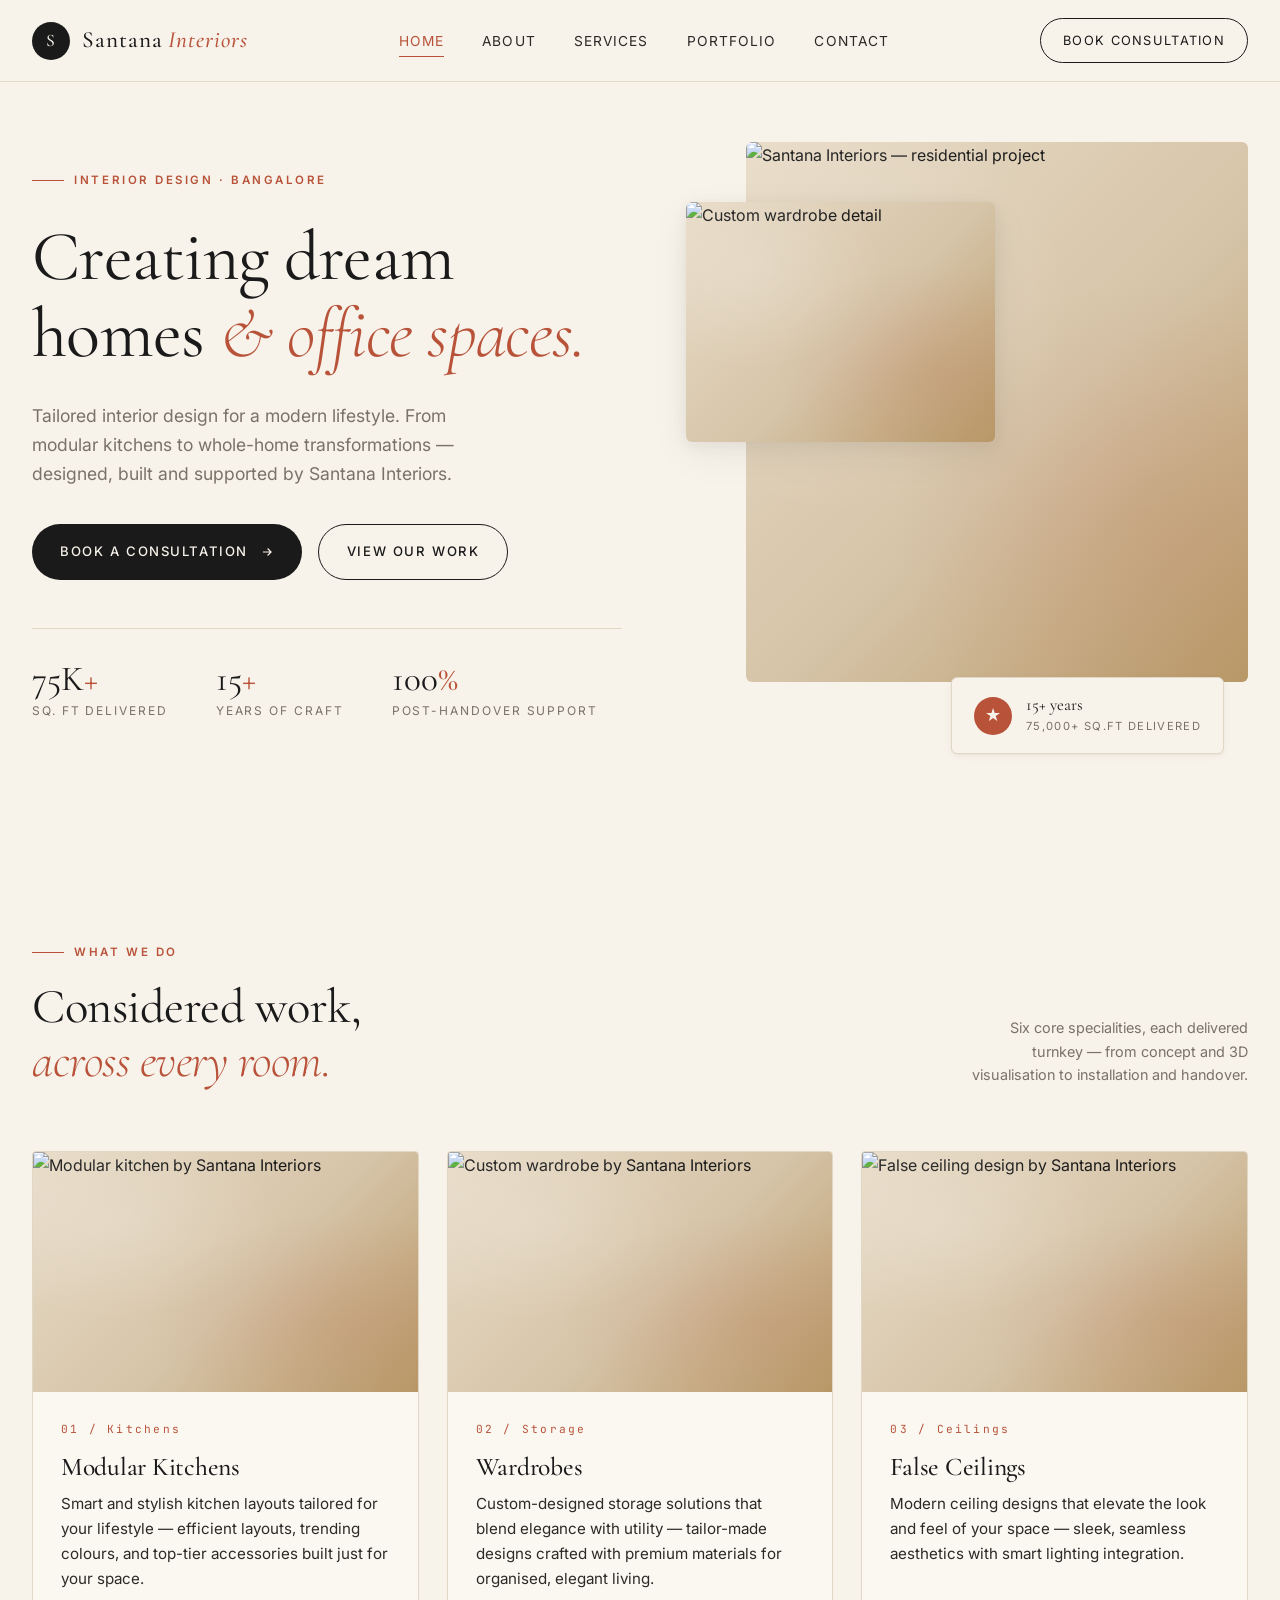
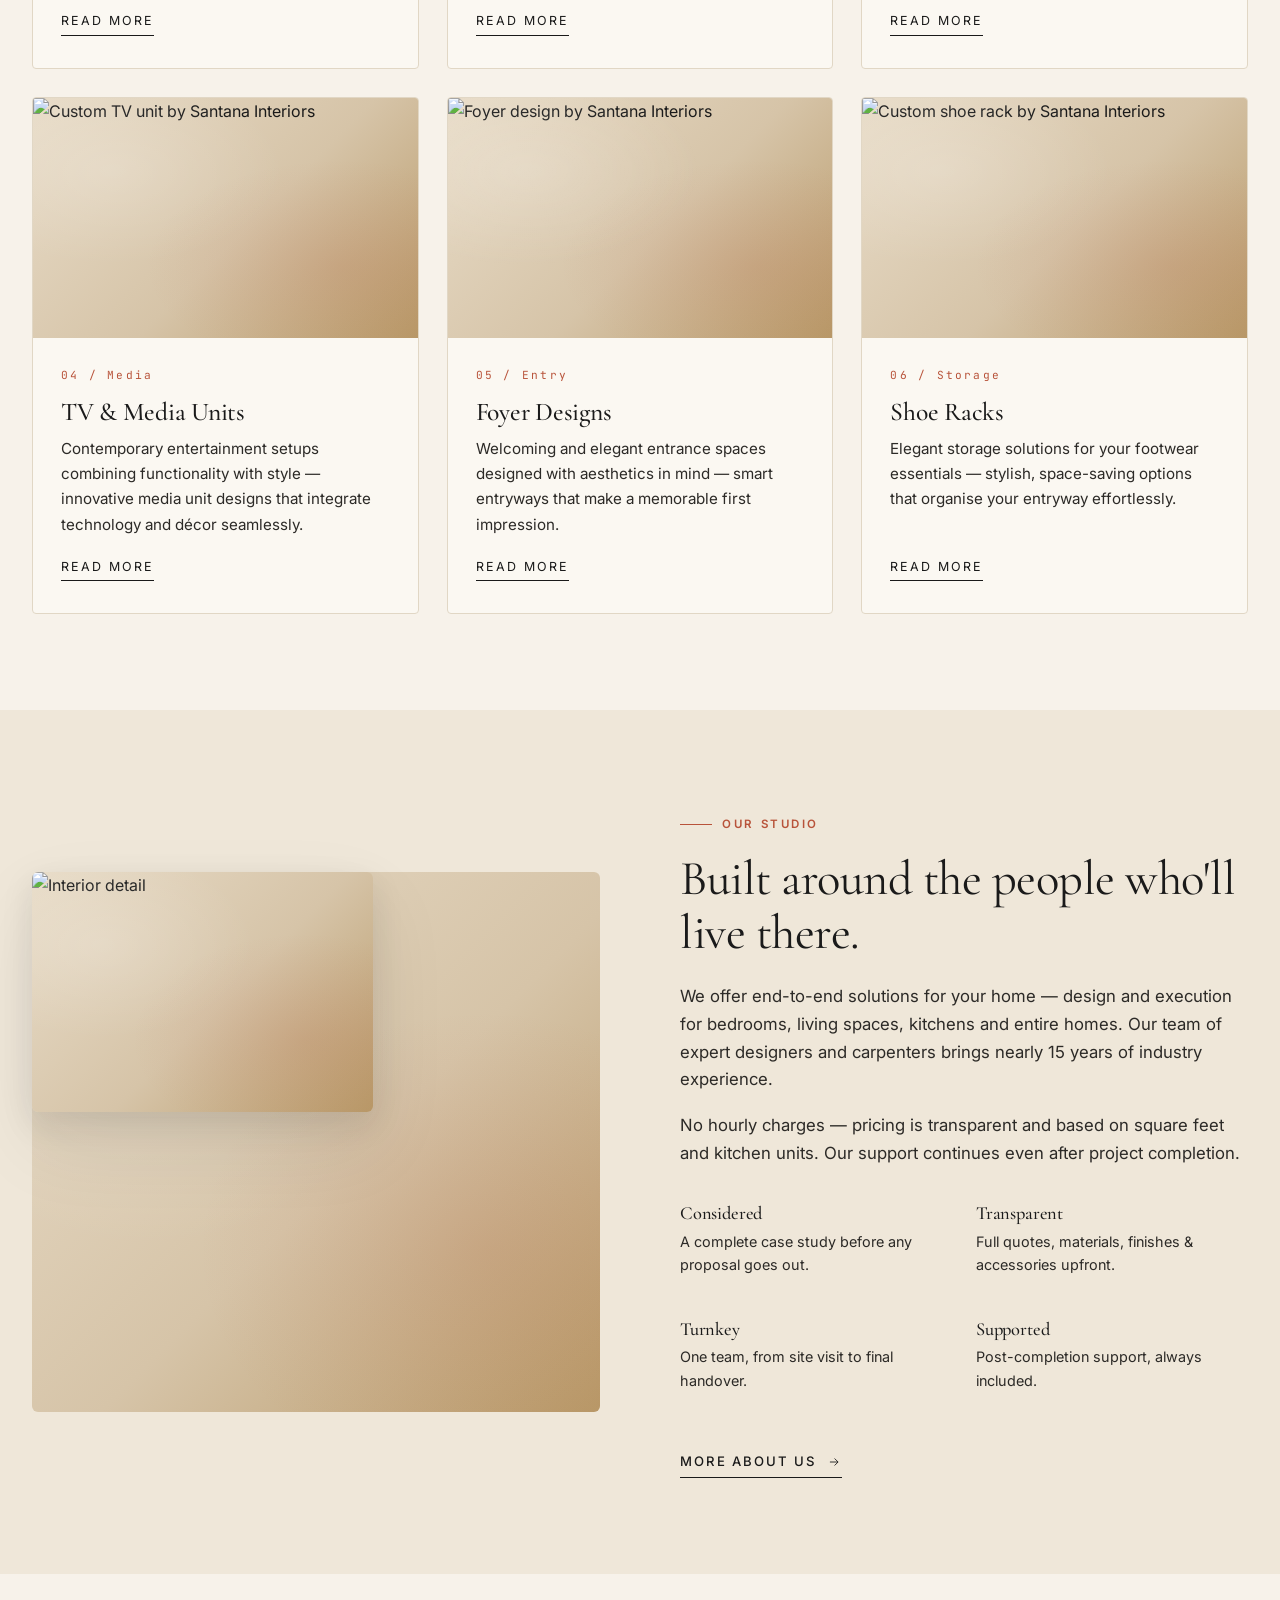
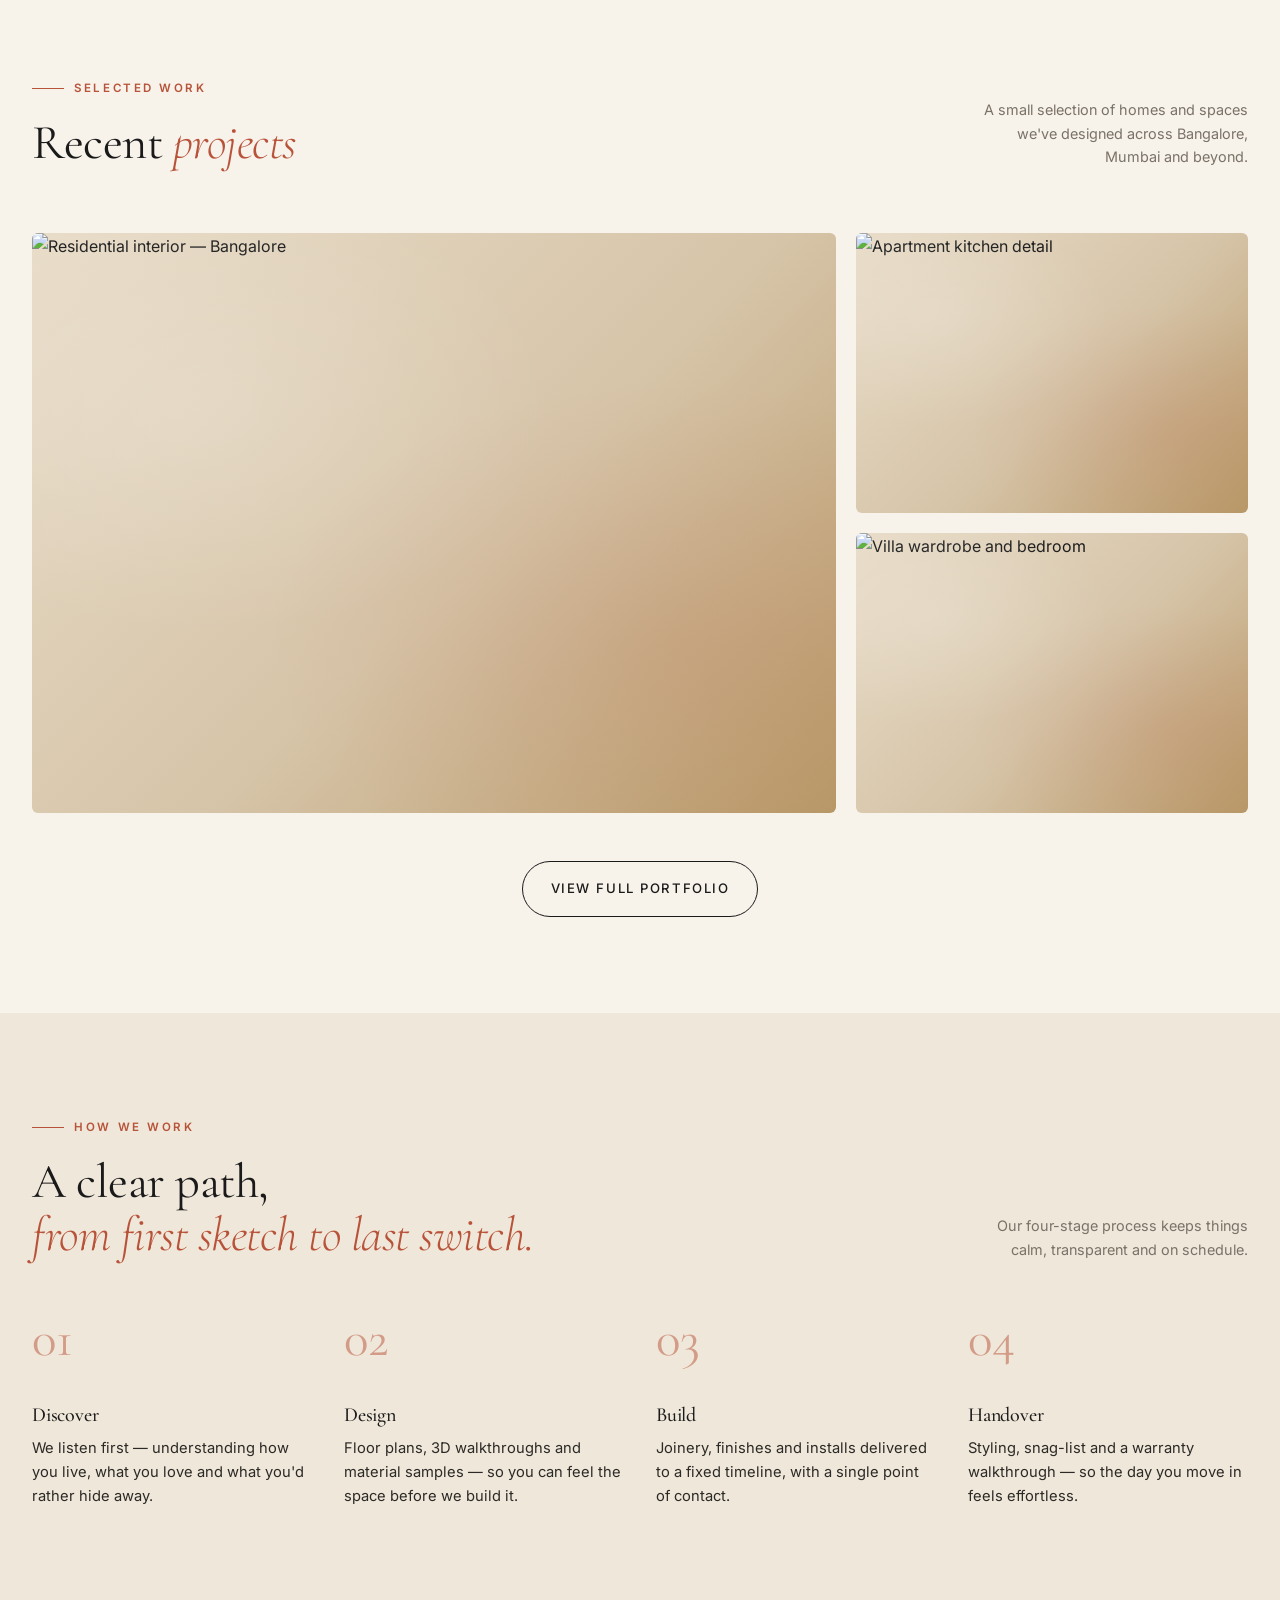
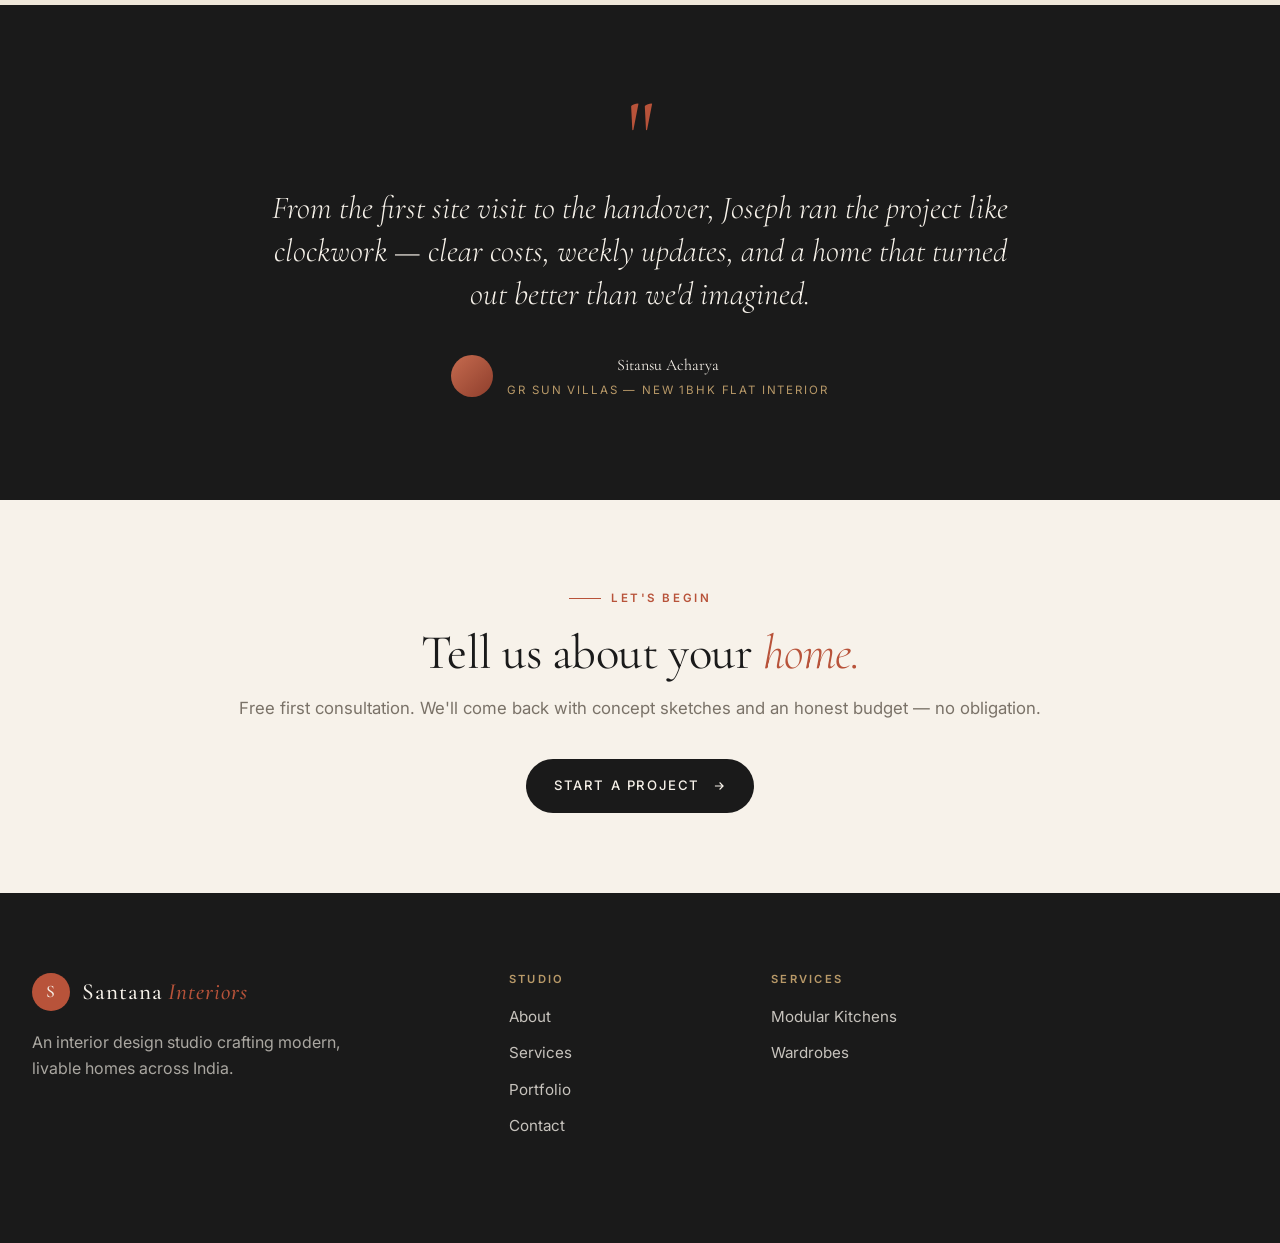
==== commit d0f7fa59: "Update testimonial to Sitansu Acharya, GR Sun Villas" ====
--- a/index.html
+++ b/index.html
@@ -59,8 +59,8 @@
           </div>
         </div>
         <div class="hero-visual">
-          <div class="ph ph-main"><img class="img-cover" src="https://images.unsplash.com/photo-1600210492486-721b6b6a3a0e?auto=format&fit=crop&w=1400&q=80" alt="Santana Interiors — residential project" loading="eager" /></div>
-          <div class="ph ph-accent"><img class="img-cover" src="https://images.unsplash.com/photo-1616594039964-ae9021a400a0?auto=format&fit=crop&w=1400&q=80" alt="Custom wardrobe detail" loading="eager" /></div>
+          <div class="ph ph-main"><img class="img-cover" src="https://santanainteriors.in/kitchen.JPG" alt="Santana Interiors — residential project" loading="eager" /></div>
+          <div class="ph ph-accent"><img class="img-cover" src="https://santanainteriors.in/wardrobe.JPG" alt="Custom wardrobe detail" loading="eager" /></div>
           <div class="badge">
             <span class="dot">★</span>
             <span class="txt">
@@ -86,7 +86,7 @@
 
       <div class="services-grid">
         <article class="service-card">
-          <div class="ph"><img class="img-cover" src="https://images.unsplash.com/photo-1556909114-f6e7ad7d3136?auto=format&fit=crop&w=1400&q=80" alt="Modular kitchen by Santana Interiors" loading="lazy" /></div>
+          <div class="ph"><img class="img-cover" src="https://santanainteriors.in/kitchen.JPG" alt="Modular kitchen by Santana Interiors" loading="lazy" /></div>
           <div class="body">
             <span class="num">01 / Kitchens</span>
             <h3>Modular Kitchens</h3>
@@ -96,7 +96,7 @@
         </article>
 
         <article class="service-card">
-          <div class="ph"><img class="img-cover" src="https://images.unsplash.com/photo-1616594039964-ae9021a400a0?auto=format&fit=crop&w=1400&q=80" alt="Custom wardrobe by Santana Interiors" loading="lazy" /></div>
+          <div class="ph"><img class="img-cover" src="https://santanainteriors.in/wardrobe.JPG" alt="Custom wardrobe by Santana Interiors" loading="lazy" /></div>
           <div class="body">
             <span class="num">02 / Storage</span>
             <h3>Wardrobes</h3>
@@ -106,7 +106,7 @@
         </article>
 
         <article class="service-card">
-          <div class="ph"><img class="img-cover" src="https://images.unsplash.com/photo-1604147706283-d7119b5b822c?auto=format&fit=crop&w=1400&q=80" alt="False ceiling design by Santana Interiors" loading="lazy" /></div>
+          <div class="ph"><img class="img-cover" src="https://santanainteriors.in/ceiling.JPG" alt="False ceiling design by Santana Interiors" loading="lazy" /></div>
           <div class="body">
             <span class="num">03 / Ceilings</span>
             <h3>False Ceilings</h3>
@@ -116,7 +116,7 @@
         </article>
 
         <article class="service-card">
-          <div class="ph"><img class="img-cover" src="https://images.unsplash.com/photo-1567016432779-094069958ea5?auto=format&fit=crop&w=1400&q=80" alt="Custom TV unit by Santana Interiors" loading="lazy" /></div>
+          <div class="ph"><img class="img-cover" src="https://santanainteriors.in/tv_unit.JPG" alt="Custom TV unit by Santana Interiors" loading="lazy" /></div>
           <div class="body">
             <span class="num">04 / Media</span>
             <h3>TV &amp; Media Units</h3>
@@ -126,7 +126,7 @@
         </article>
 
         <article class="service-card">
-          <div class="ph"><img class="img-cover" src="https://images.unsplash.com/photo-1616486338812-3dadae4b4ace?auto=format&fit=crop&w=1400&q=80" alt="Foyer design by Santana Interiors" loading="lazy" /></div>
+          <div class="ph"><img class="img-cover" src="https://santanainteriors.in/foyer.JPG" alt="Foyer design by Santana Interiors" loading="lazy" /></div>
           <div class="body">
             <span class="num">05 / Entry</span>
             <h3>Foyer Designs</h3>
@@ -136,7 +136,7 @@
         </article>
 
         <article class="service-card">
-          <div class="ph"><img class="img-cover" src="https://images.unsplash.com/photo-1558997519-83ea9252edf8?auto=format&fit=crop&w=1400&q=80" alt="Custom shoe rack by Santana Interiors" loading="lazy" /></div>
+          <div class="ph"><img class="img-cover" src="https://santanainteriors.in/shoe_rack.JPG" alt="Custom shoe rack by Santana Interiors" loading="lazy" /></div>
           <div class="body">
             <span class="num">06 / Storage</span>
             <h3>Shoe Racks</h3>
@@ -261,12 +261,12 @@
   <section class="quote-section">
     <div class="container-narrow">
       <span class="quote-mark">"</span>
-      <blockquote>From the first site visit to the handover, Santana ran the project like clockwork — clear costs, weekly updates, and a home that turned out better than we'd imagined.</blockquote>
+      <blockquote>From the first site visit to the handover, Joseph ran the project like clockwork — clear costs, weekly updates, and a home that turned out better than we'd imagined.</blockquote>
       <div class="who">
         <span class="av"></span>
         <span>
-          <span class="n">A Santana client</span>
-          <span class="r">Indiranagar · Full home interior</span>
+          <span class="n">Sitansu Acharya</span>
+          <span class="r">GR Sun Villas — New 1BHK Flat interior</span>
         </span>
       </div>
     </div>
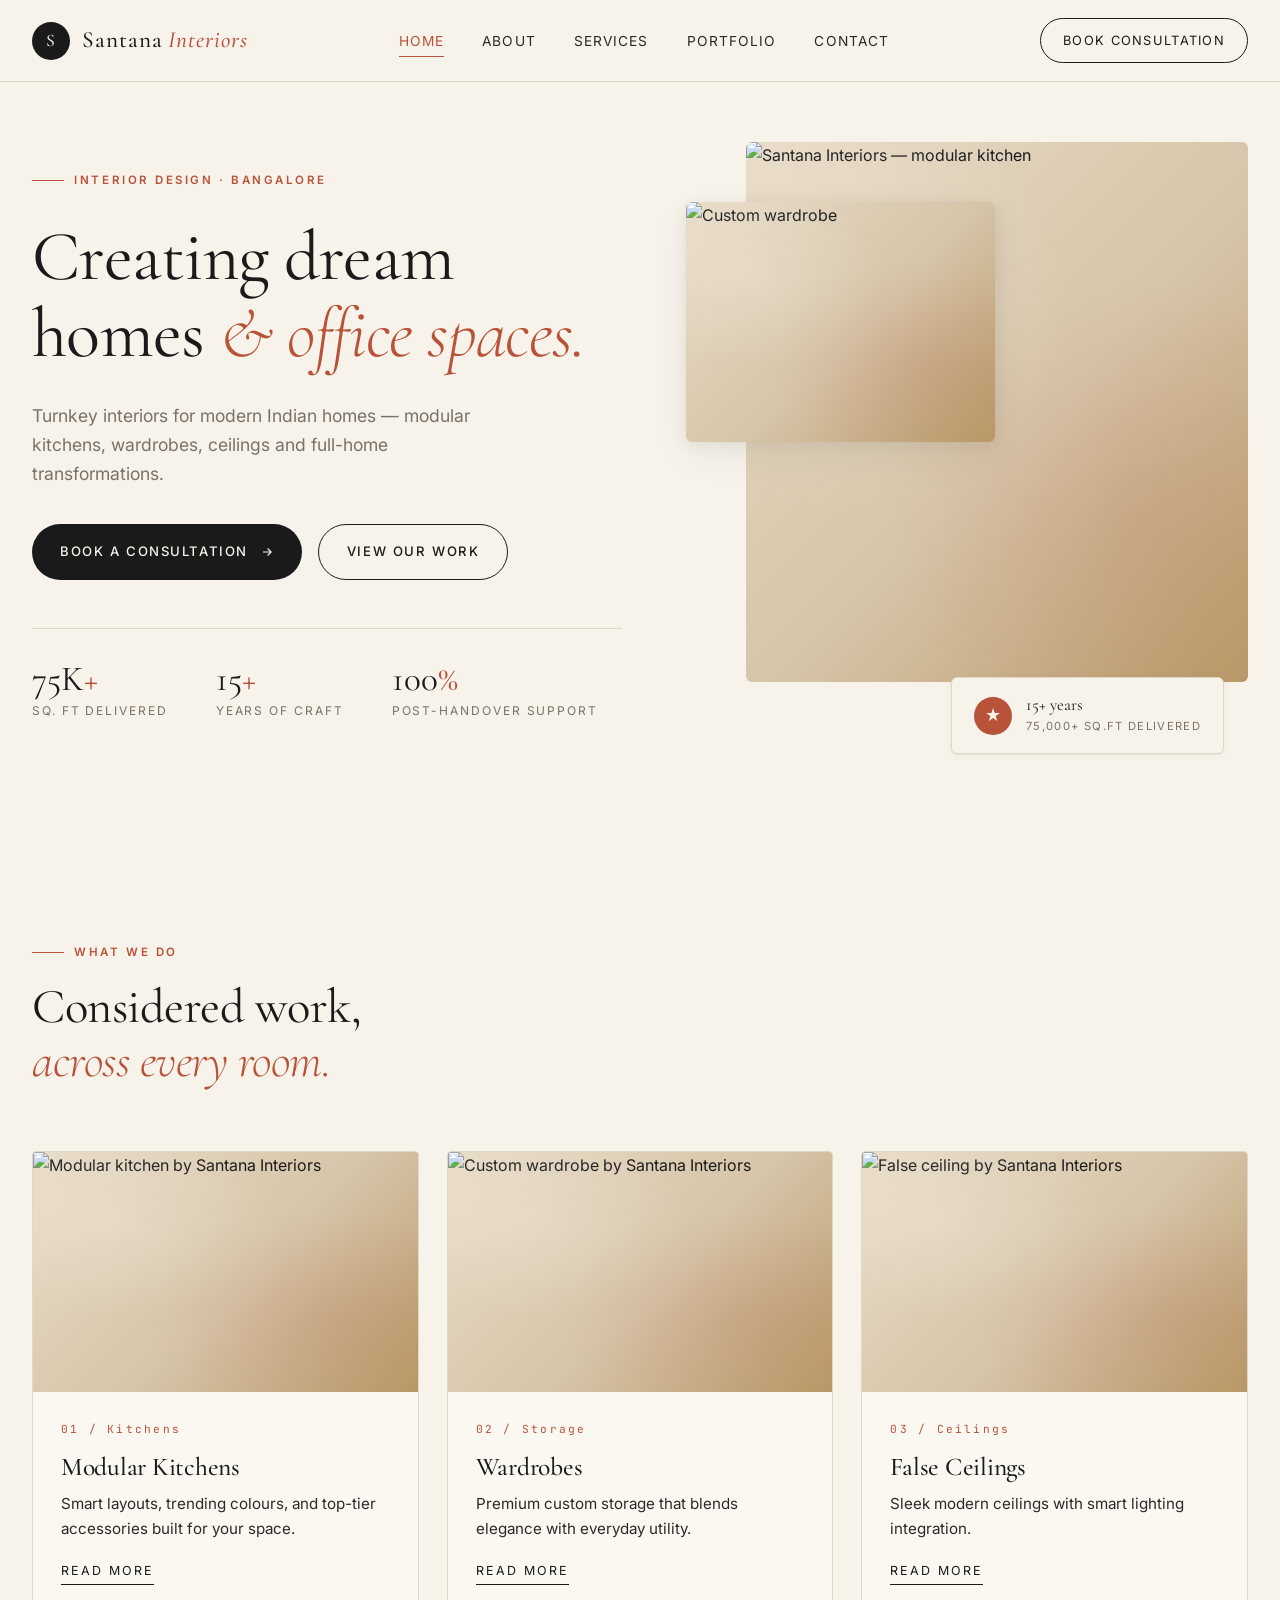
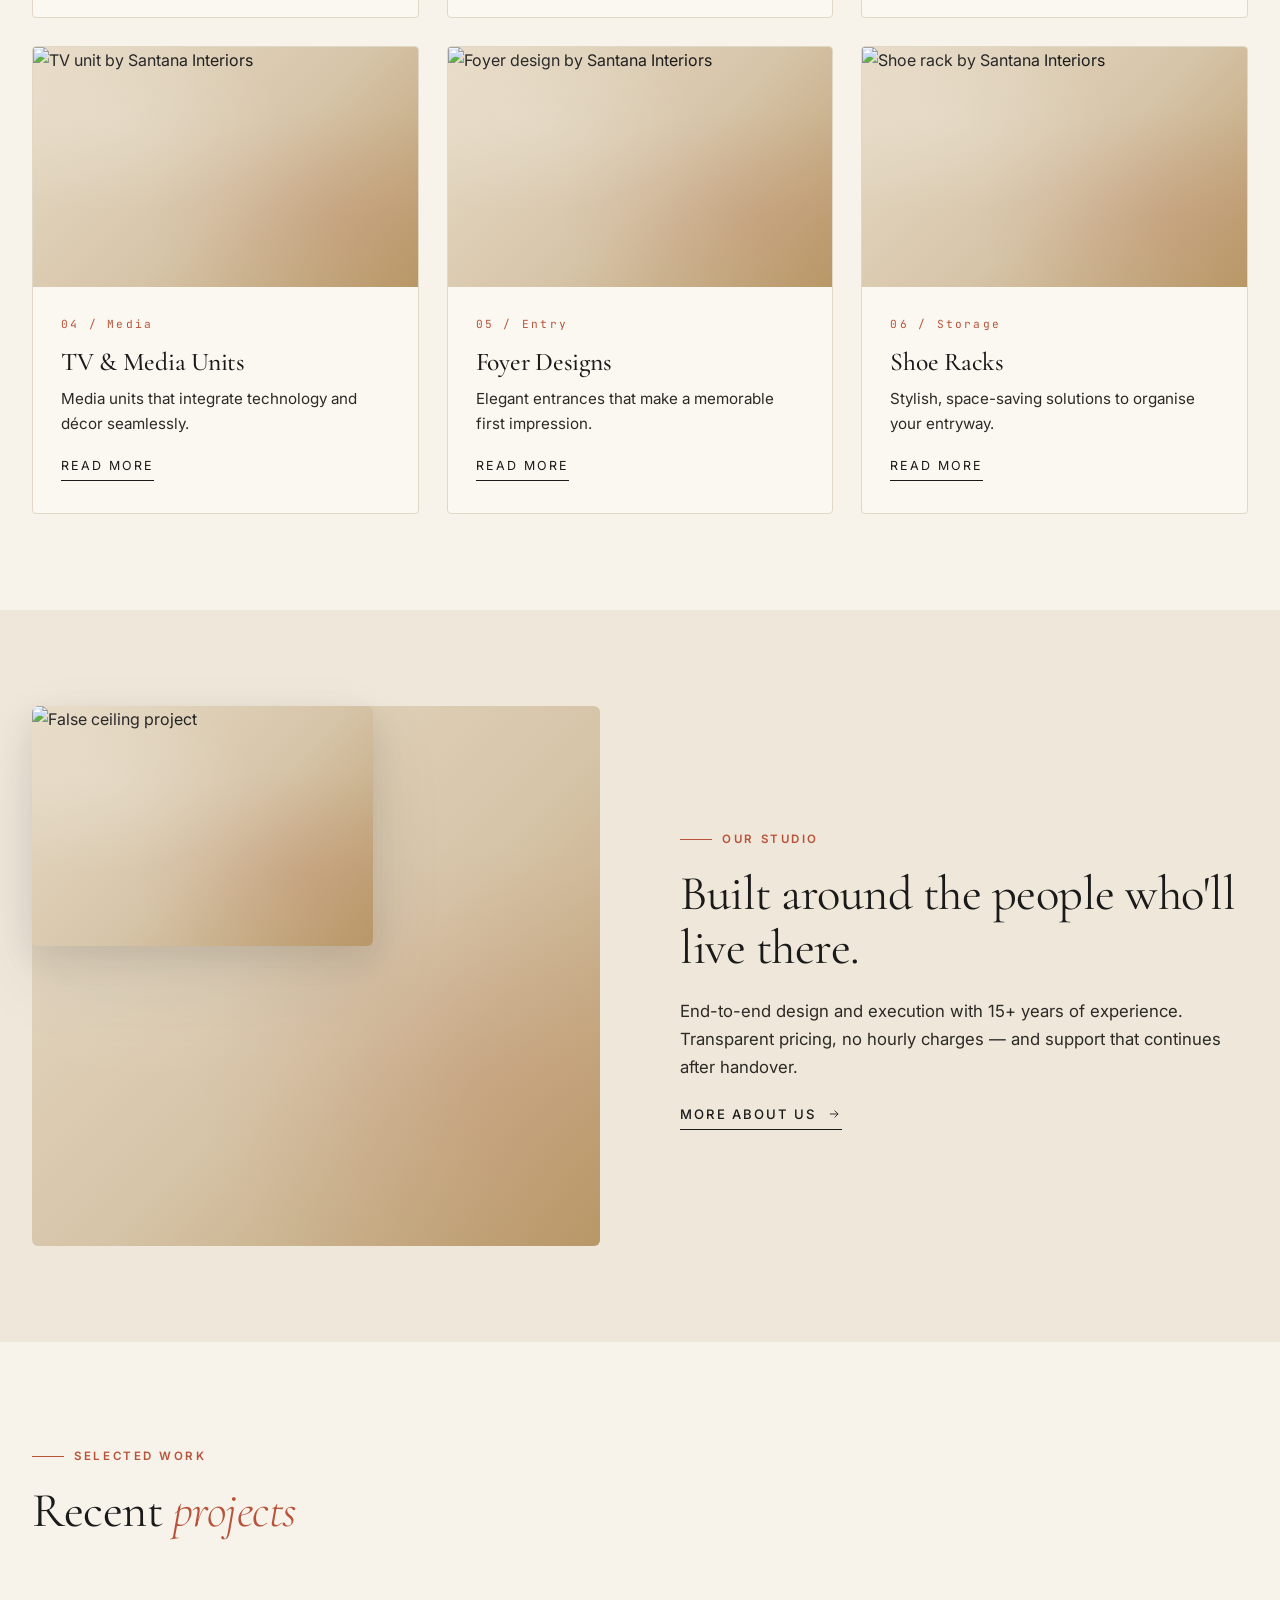
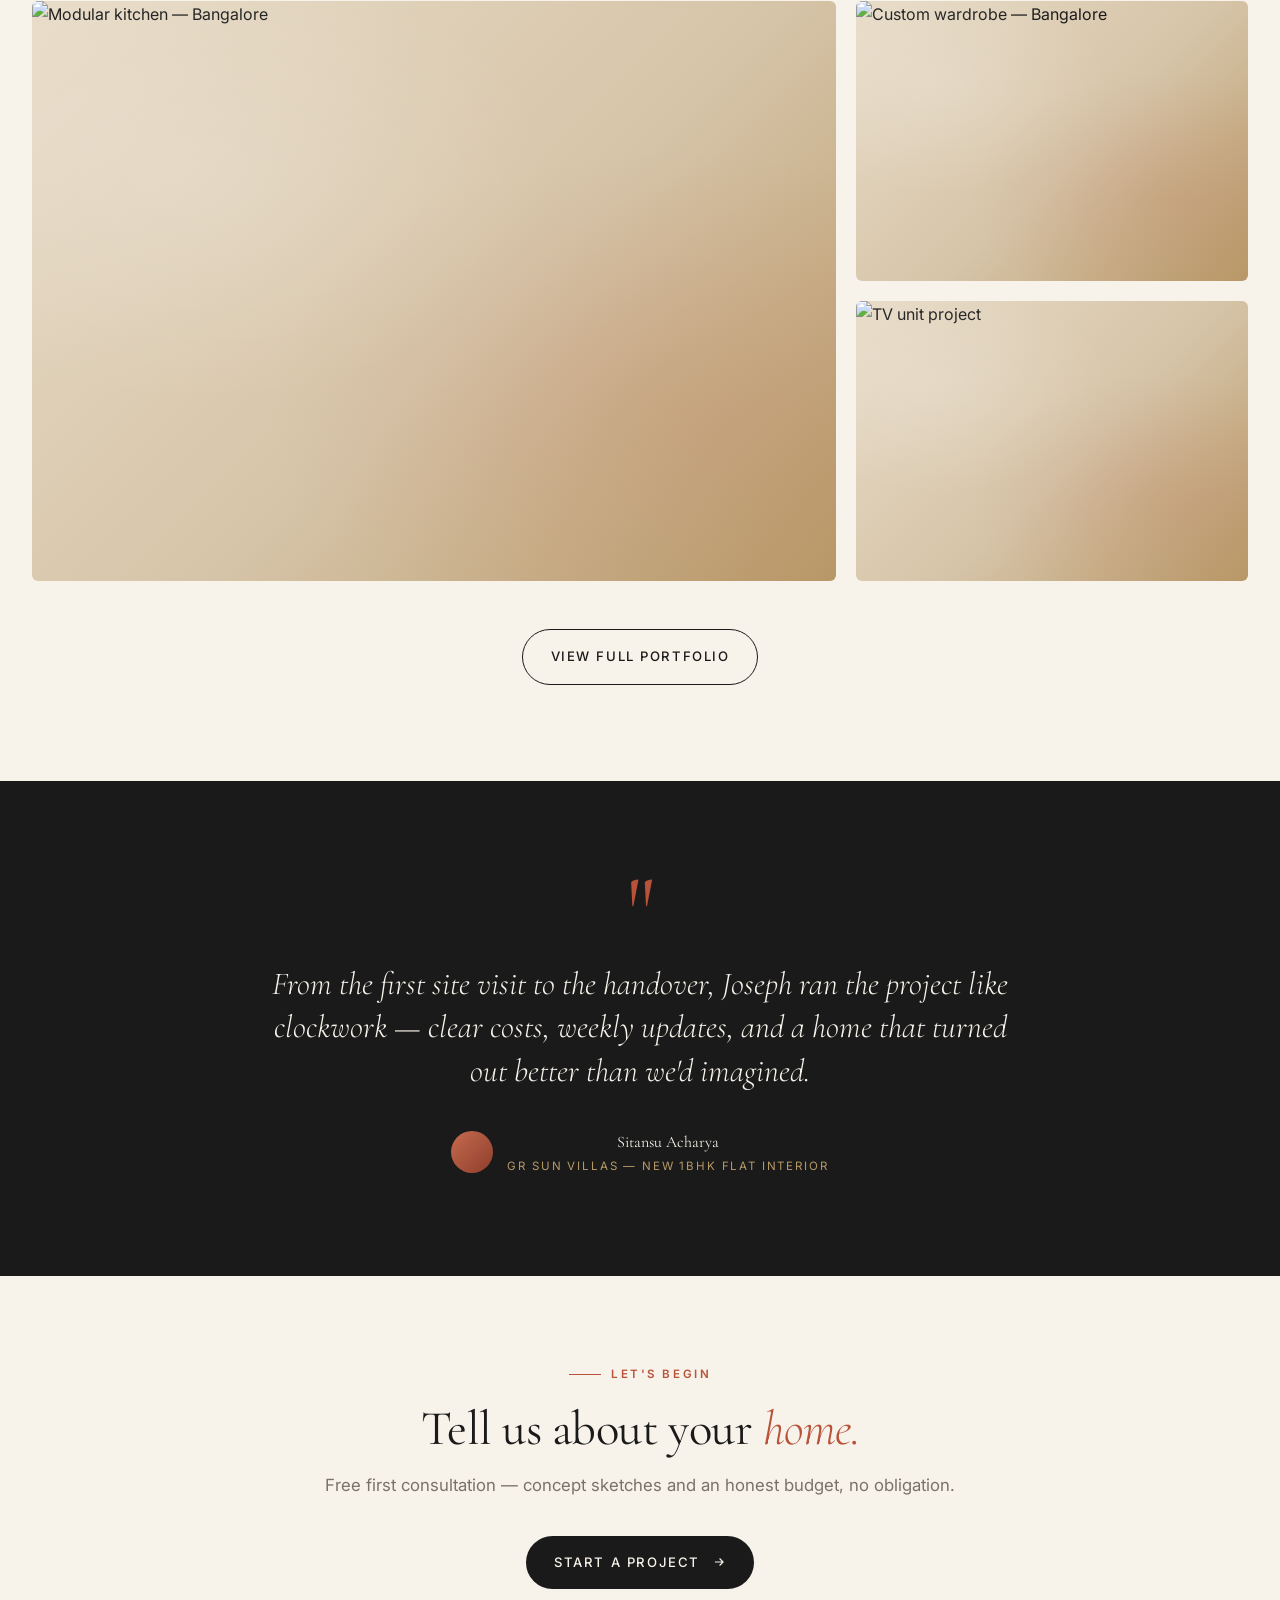
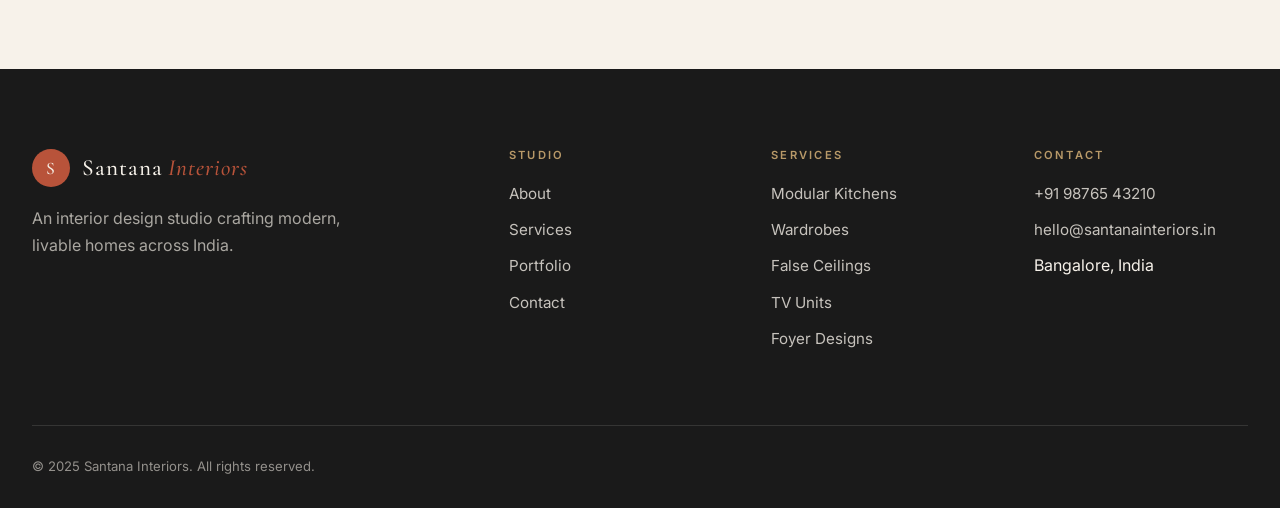
==== commit 16284677: "Reduce clutter, trim content, use real Indian interior images" ====
--- a/index.html
+++ b/index.html
@@ -45,7 +45,7 @@
         <div class="hero-text">
           <span class="eyebrow">Interior Design  ·  Bangalore</span>
           <h1>Creating dream homes <span class="it">&amp; office spaces.</span></h1>
-          <p>Tailored interior design for a modern lifestyle. From modular kitchens to whole-home transformations — designed, built and supported by Santana Interiors.</p>
+          <p>Turnkey interiors for modern Indian homes — modular kitchens, wardrobes, ceilings and full-home transformations.</p>
           <div class="hero-ctas">
             <a href="contact.html" class="btn btn-primary">Book a consultation
               <svg width="14" height="14" viewBox="0 0 24 24" fill="none" stroke="currentColor" stroke-width="2"><path d="M5 12h14M13 6l6 6-6 6"/></svg>
@@ -59,8 +59,8 @@
           </div>
         </div>
         <div class="hero-visual">
-          <div class="ph ph-main"><img class="img-cover" src="https://santanainteriors.in/kitchen.JPG" alt="Santana Interiors — residential project" loading="eager" /></div>
-          <div class="ph ph-accent"><img class="img-cover" src="https://santanainteriors.in/wardrobe.JPG" alt="Custom wardrobe detail" loading="eager" /></div>
+          <div class="ph ph-main"><img class="img-cover" src="https://santanainteriors.in/kitchen.JPG" alt="Santana Interiors — modular kitchen" loading="eager" /></div>
+          <div class="ph ph-accent"><img class="img-cover" src="https://santanainteriors.in/wardrobe.JPG" alt="Custom wardrobe" loading="eager" /></div>
           <div class="badge">
             <span class="dot">★</span>
             <span class="txt">
@@ -81,7 +81,6 @@
           <span class="eyebrow">What we do</span>
           <h2>Considered work,<br/><span class="italic-accent">across every room.</span></h2>
         </div>
-        <p class="meta">Six core specialities, each delivered turnkey — from concept and 3D visualisation to installation and handover.</p>
       </div>
 
       <div class="services-grid">
@@ -90,7 +89,7 @@
           <div class="body">
             <span class="num">01 / Kitchens</span>
             <h3>Modular Kitchens</h3>
-            <p>Smart and stylish kitchen layouts tailored for your lifestyle — efficient layouts, trending colours, and top-tier accessories built just for your space.</p>
+            <p>Smart layouts, trending colours, and top-tier accessories built for your space.</p>
             <a href="services.html#kitchens" class="more">Read more</a>
           </div>
         </article>
@@ -100,27 +99,27 @@
           <div class="body">
             <span class="num">02 / Storage</span>
             <h3>Wardrobes</h3>
-            <p>Custom-designed storage solutions that blend elegance with utility — tailor-made designs crafted with premium materials for organised, elegant living.</p>
+            <p>Premium custom storage that blends elegance with everyday utility.</p>
             <a href="services.html#wardrobes" class="more">Read more</a>
           </div>
         </article>
 
         <article class="service-card">
-          <div class="ph"><img class="img-cover" src="https://santanainteriors.in/ceiling.JPG" alt="False ceiling design by Santana Interiors" loading="lazy" /></div>
+          <div class="ph"><img class="img-cover" src="https://santanainteriors.in/ceiling.JPG" alt="False ceiling by Santana Interiors" loading="lazy" /></div>
           <div class="body">
             <span class="num">03 / Ceilings</span>
             <h3>False Ceilings</h3>
-            <p>Modern ceiling designs that elevate the look and feel of your space — sleek, seamless aesthetics with smart lighting integration.</p>
+            <p>Sleek modern ceilings with smart lighting integration.</p>
             <a href="services.html#ceilings" class="more">Read more</a>
           </div>
         </article>
 
         <article class="service-card">
-          <div class="ph"><img class="img-cover" src="https://santanainteriors.in/tv_unit.JPG" alt="Custom TV unit by Santana Interiors" loading="lazy" /></div>
+          <div class="ph"><img class="img-cover" src="https://santanainteriors.in/tv_unit.JPG" alt="TV unit by Santana Interiors" loading="lazy" /></div>
           <div class="body">
             <span class="num">04 / Media</span>
             <h3>TV &amp; Media Units</h3>
-            <p>Contemporary entertainment setups combining functionality with style — innovative media unit designs that integrate technology and décor seamlessly.</p>
+            <p>Media units that integrate technology and décor seamlessly.</p>
             <a href="services.html#tv-units" class="more">Read more</a>
           </div>
         </article>
@@ -130,17 +129,17 @@
           <div class="body">
             <span class="num">05 / Entry</span>
             <h3>Foyer Designs</h3>
-            <p>Welcoming and elegant entrance spaces designed with aesthetics in mind — smart entryways that make a memorable first impression.</p>
+            <p>Elegant entrances that make a memorable first impression.</p>
             <a href="services.html#foyer" class="more">Read more</a>
           </div>
         </article>
 
         <article class="service-card">
-          <div class="ph"><img class="img-cover" src="https://santanainteriors.in/shoe_rack.JPG" alt="Custom shoe rack by Santana Interiors" loading="lazy" /></div>
+          <div class="ph"><img class="img-cover" src="https://santanainteriors.in/shoe_rack.JPG" alt="Shoe rack by Santana Interiors" loading="lazy" /></div>
           <div class="body">
             <span class="num">06 / Storage</span>
             <h3>Shoe Racks</h3>
-            <p>Elegant storage solutions for your footwear essentials — stylish, space-saving options that organise your entryway effortlessly.</p>
+            <p>Stylish, space-saving solutions to organise your entryway.</p>
             <a href="services.html#shoe-racks" class="more">Read more</a>
           </div>
         </article>
@@ -148,39 +147,18 @@
     </div>
   </section>
 
-  <!-- ===== ABOUT TEASER (editorial split) ===== -->
+  <!-- ===== ABOUT TEASER ===== -->
   <section style="background:var(--cream-deep);">
     <div class="container">
       <div class="editorial">
         <div class="image">
-          <div class="ph"><img class="img-cover" src="https://images.unsplash.com/photo-1586023492125-27b2c045efd7?auto=format&fit=crop&w=1400&q=80" alt="Santana Interiors studio work" loading="lazy" /></div>
-          <div class="ph ph-small"><img class="img-cover" src="https://images.unsplash.com/photo-1614524628169-a3f97c45a48e?auto=format&fit=crop&w=1400&q=80" alt="Interior detail" loading="lazy" /></div>
+          <div class="ph"><img class="img-cover" src="https://santanainteriors.in/foyer.JPG" alt="Santana Interiors foyer project" loading="lazy" /></div>
+          <div class="ph ph-small"><img class="img-cover" src="https://santanainteriors.in/ceiling.JPG" alt="False ceiling project" loading="lazy" /></div>
         </div>
         <div class="text">
           <span class="eyebrow">Our studio</span>
           <h2>Built around the people who'll live there.</h2>
-          <p>We offer end-to-end solutions for your home — design and execution for bedrooms, living spaces, kitchens and entire homes. Our team of expert designers and carpenters brings nearly 15 years of industry experience.</p>
-          <p>No hourly charges — pricing is transparent and based on square feet and kitchen units. Our support continues even after project completion.</p>
-
-          <div class="values">
-            <div class="value">
-              <h4>Considered</h4>
-              <p>A complete case study before any proposal goes out.</p>
-            </div>
-            <div class="value">
-              <h4>Transparent</h4>
-              <p>Full quotes, materials, finishes &amp; accessories upfront.</p>
-            </div>
-            <div class="value">
-              <h4>Turnkey</h4>
-              <p>One team, from site visit to final handover.</p>
-            </div>
-            <div class="value">
-              <h4>Supported</h4>
-              <p>Post-completion support, always included.</p>
-            </div>
-          </div>
-
+          <p>End-to-end design and execution with 15+ years of experience. Transparent pricing, no hourly charges — and support that continues after handover.</p>
           <a href="about.html" class="btn-arrow">More about us
             <svg width="16" height="14" viewBox="0 0 24 24" fill="none" stroke="currentColor" stroke-width="1.5"><path d="M5 12h14M13 6l6 6-6 6"/></svg>
           </a>
@@ -197,62 +175,25 @@
           <span class="eyebrow">Selected work</span>
           <h2>Recent <span class="italic-accent">projects</span></h2>
         </div>
-        <p class="meta">A small selection of homes and spaces we've designed across Bangalore, Mumbai and beyond.</p>
       </div>
 
       <div class="portfolio-grid">
         <a href="portfolio.html" class="p-tile large">
-          <div class="ph"><img class="img-cover" src="https://images.unsplash.com/photo-1600210491892-03d54c0aaf87?auto=format&fit=crop&w=1400&q=80" alt="Residential interior — Bangalore" loading="lazy" /></div>
-          <div class="info"><h4>Indiranagar Residence</h4><span>Bangalore · Full Home</span></div>
+          <div class="ph"><img class="img-cover" src="https://santanainteriors.in/kitchen.JPG" alt="Modular kitchen — Bangalore" loading="lazy" /></div>
+          <div class="info"><h4>GR Sun Villas</h4><span>Bangalore · Full Home</span></div>
         </a>
         <a href="portfolio.html" class="p-tile small">
-          <div class="ph"><img class="img-cover" src="https://images.unsplash.com/photo-1556911220-e15b29be8c8f?auto=format&fit=crop&w=1400&q=80" alt="Apartment kitchen detail" loading="lazy" /></div>
-          <div class="info"><h4>City Apartment</h4><span>Bangalore · Kitchen</span></div>
+          <div class="ph"><img class="img-cover" src="https://santanainteriors.in/wardrobe.JPG" alt="Custom wardrobe — Bangalore" loading="lazy" /></div>
+          <div class="info"><h4>City Apartment</h4><span>Bangalore · Wardrobe</span></div>
         </a>
         <a href="portfolio.html" class="p-tile small">
-          <div class="ph"><img class="img-cover" src="https://images.unsplash.com/photo-1618220179428-22790b461013?auto=format&fit=crop&w=1400&q=80" alt="Villa wardrobe and bedroom" loading="lazy" /></div>
-          <div class="info"><h4>Whitefield Villa</h4><span>Bangalore · Master Bedroom</span></div>
+          <div class="ph"><img class="img-cover" src="https://santanainteriors.in/tv_unit.JPG" alt="TV unit project" loading="lazy" /></div>
+          <div class="info"><h4>Whitefield Villa</h4><span>Bangalore · Living Room</span></div>
         </a>
       </div>
 
       <div style="text-align:center; margin-top:48px;">
         <a href="portfolio.html" class="btn btn-ghost">View full portfolio</a>
-      </div>
-    </div>
-  </section>
-
-  <!-- ===== PROCESS ===== -->
-  <section class="process">
-    <div class="container">
-      <div class="section-head">
-        <div class="title">
-          <span class="eyebrow">How we work</span>
-          <h2>A clear path,<br/><span class="italic-accent">from first sketch to last switch.</span></h2>
-        </div>
-        <p class="meta">Our four-stage process keeps things calm, transparent and on schedule.</p>
-      </div>
-
-      <div class="process-steps">
-        <div class="step">
-          <span class="num">01</span>
-          <h4>Discover</h4>
-          <p>We listen first — understanding how you live, what you love and what you'd rather hide away.</p>
-        </div>
-        <div class="step">
-          <span class="num">02</span>
-          <h4>Design</h4>
-          <p>Floor plans, 3D walkthroughs and material samples — so you can feel the space before we build it.</p>
-        </div>
-        <div class="step">
-          <span class="num">03</span>
-          <h4>Build</h4>
-          <p>Joinery, finishes and installs delivered to a fixed timeline, with a single point of contact.</p>
-        </div>
-        <div class="step">
-          <span class="num">04</span>
-          <h4>Handover</h4>
-          <p>Styling, snag-list and a warranty walkthrough — so the day you move in feels effortless.</p>
-        </div>
       </div>
     </div>
   </section>
@@ -277,7 +218,7 @@
     <div class="container-narrow">
       <span class="eyebrow">Let's begin</span>
       <h2 style="margin-top:18px;">Tell us about your <em>home.</em></h2>
-      <p>Free first consultation. We'll come back with concept sketches and an honest budget — no obligation.</p>
+      <p>Free first consultation — concept sketches and an honest budget, no obligation.</p>
       <a href="contact.html" class="btn btn-primary">Start a project
         <svg width="14" height="14" viewBox="0 0 24 24" fill="none" stroke="currentColor" stroke-width="2"><path d="M5 12h14M13 6l6 6-6 6"/></svg>
       </a>
@@ -309,4 +250,26 @@
           <ul>
             <li><a href="services.html#kitchens">Modular Kitchens</a></li>
             <li><a href="services.html#wardrobes">Wardrobes</a></li>
-            <l+            <li><a href="services.html#ceilings">False Ceilings</a></li>
+            <li><a href="services.html#tv-units">TV Units</a></li>
+            <li><a href="services.html#foyer">Foyer Designs</a></li>
+          </ul>
+        </div>
+        <div class="footer-col">
+          <h5>Contact</h5>
+          <ul>
+            <li><a href="tel:+919876543210">+91 98765 43210</a></li>
+            <li><a href="mailto:hello@santanainteriors.in">hello@santanainteriors.in</a></li>
+            <li>Bangalore, India</li>
+          </ul>
+        </div>
+      </div>
+      <div class="footer-bottom">
+        <span>© 2025 Santana Interiors. All rights reserved.</span>
+      </div>
+    </div>
+  </footer>
+
+  <script src="script.js"></script>
+</body>
+</html>
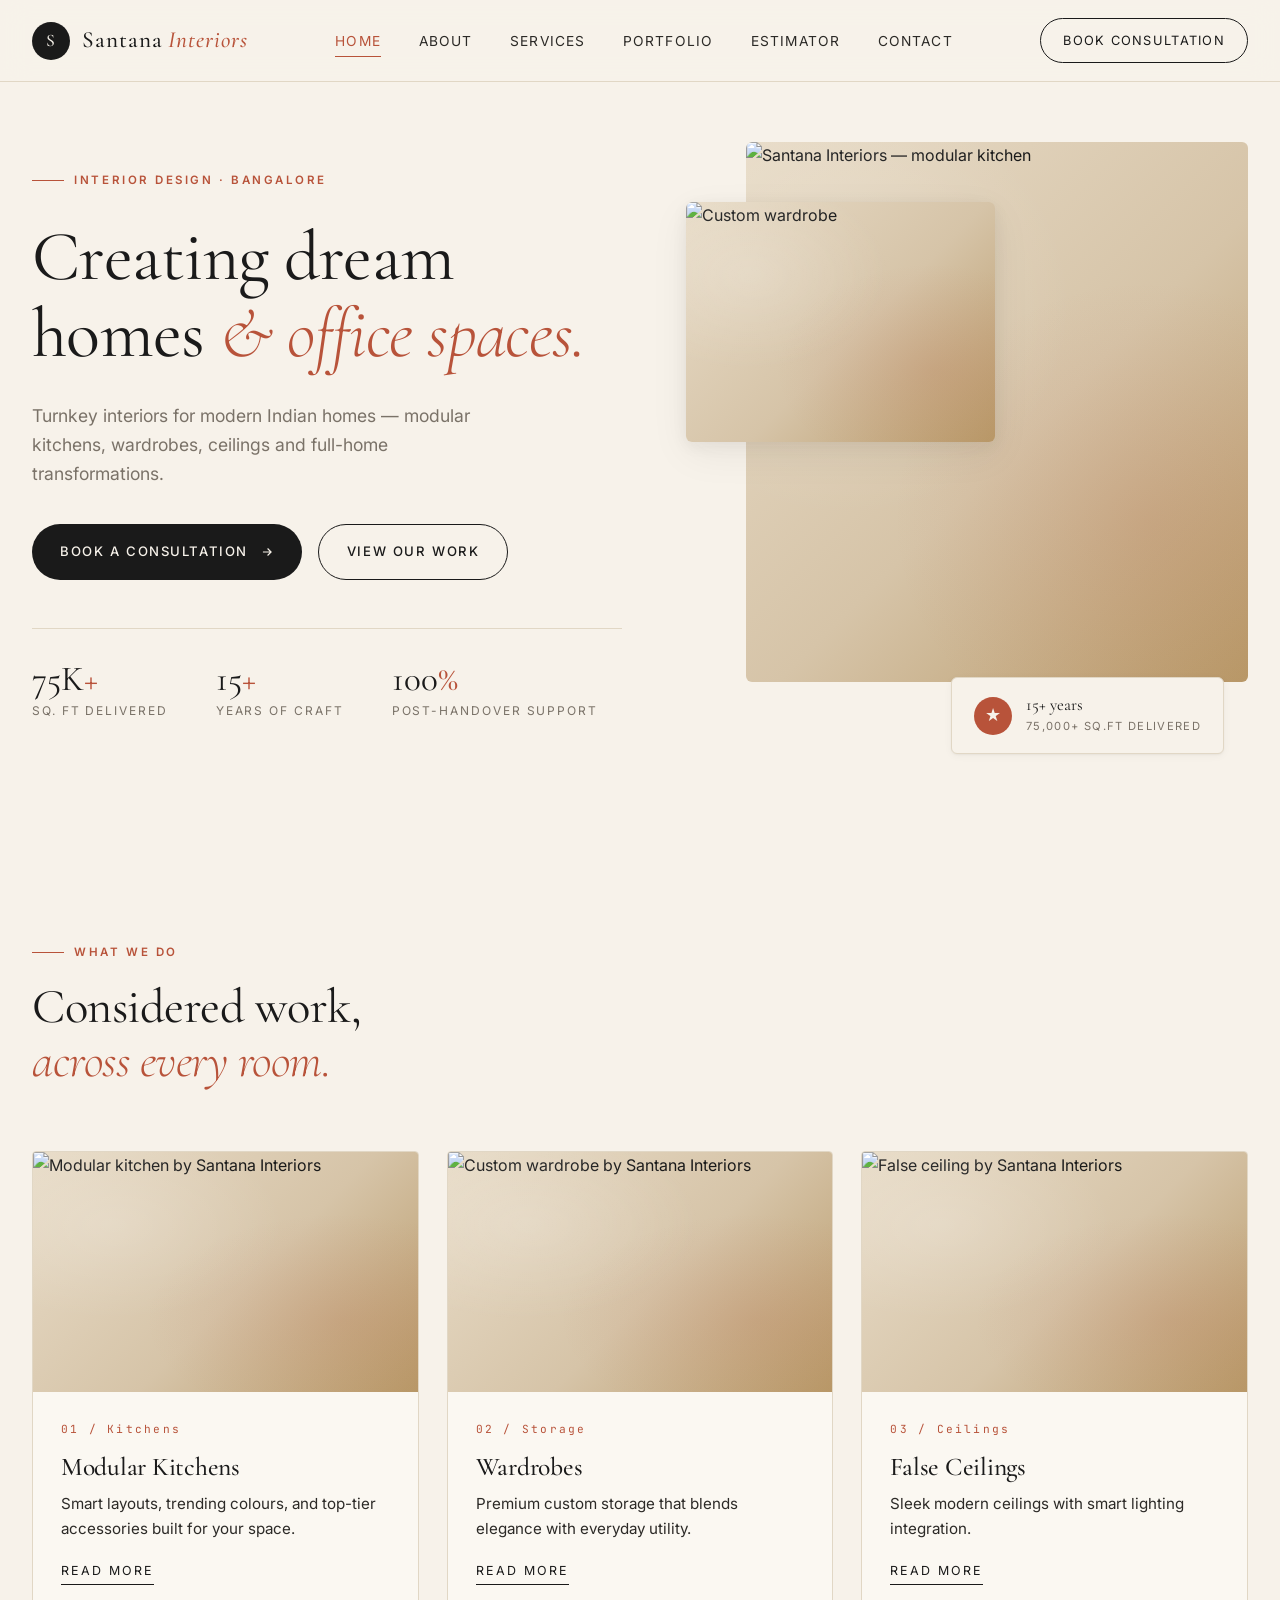
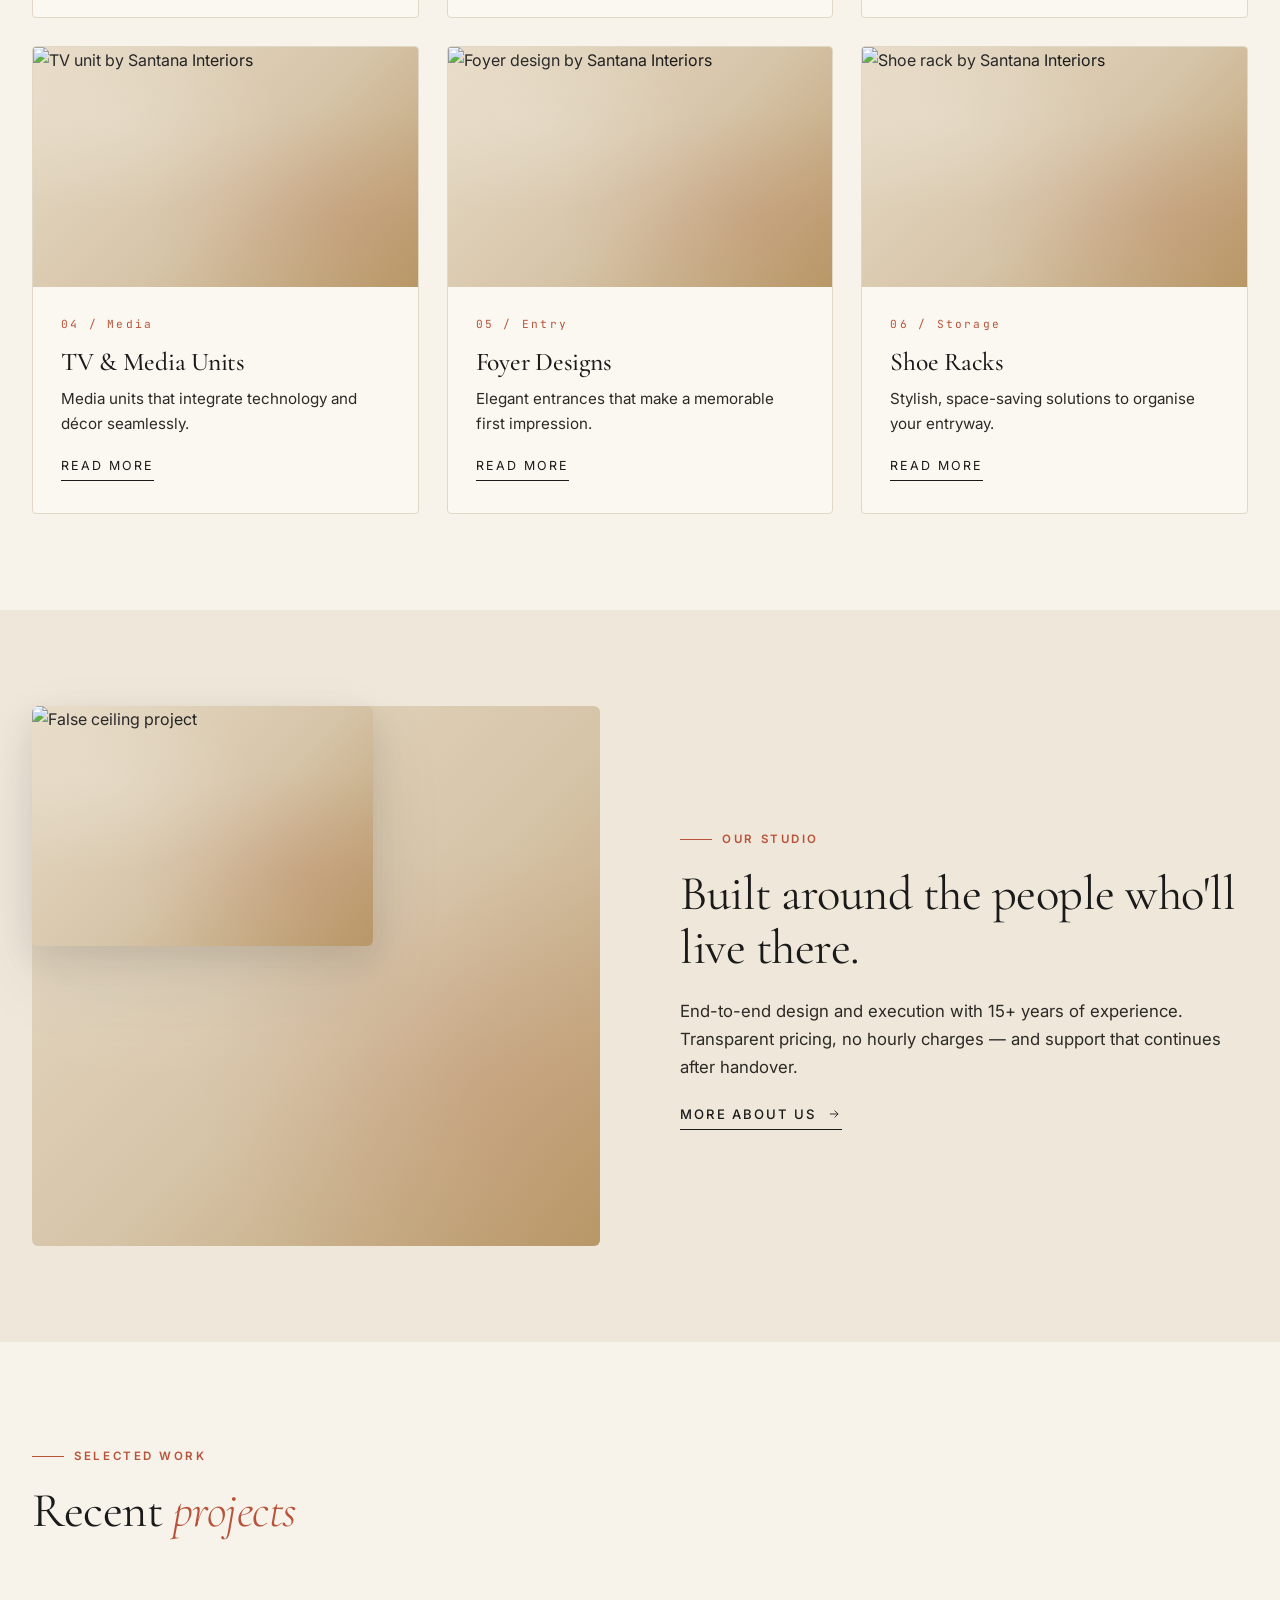
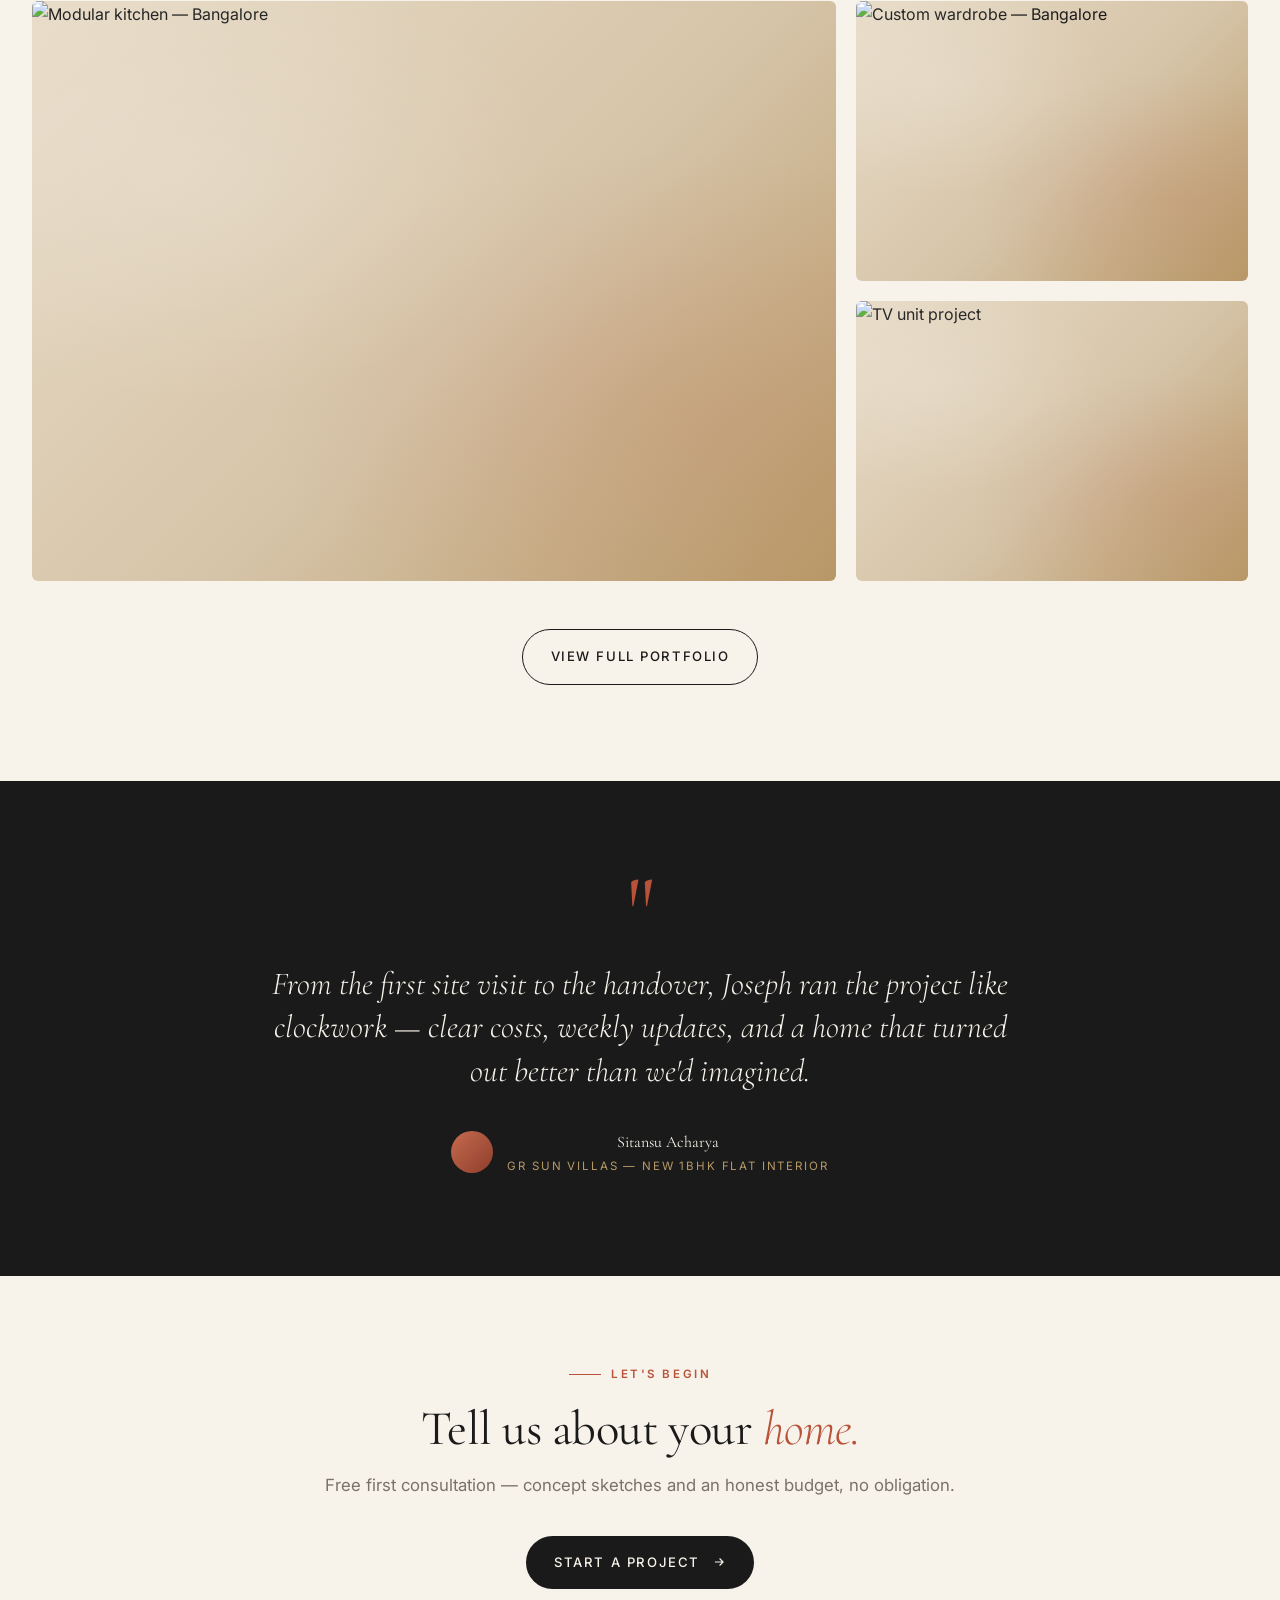
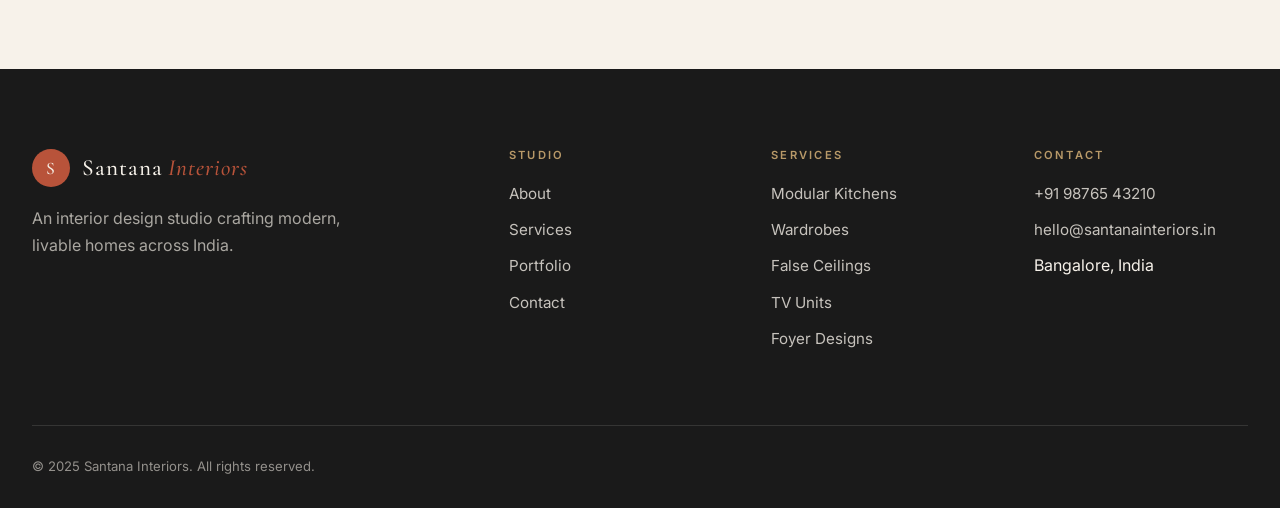
==== commit 581038d8: "Add smart estimator with WhatsApp quote sharing" ====
--- a/index.html
+++ b/index.html
@@ -24,6 +24,7 @@
         <li><a href="about.html">About</a></li>
         <li><a href="services.html">Services</a></li>
         <li><a href="portfolio.html">Portfolio</a></li>
+        <li><a href="estimator.html">Estimator</a></li>
         <li><a href="contact.html">Contact</a></li>
       </ul>
       <a href="contact.html" class="nav-cta">Book Consultation</a>
